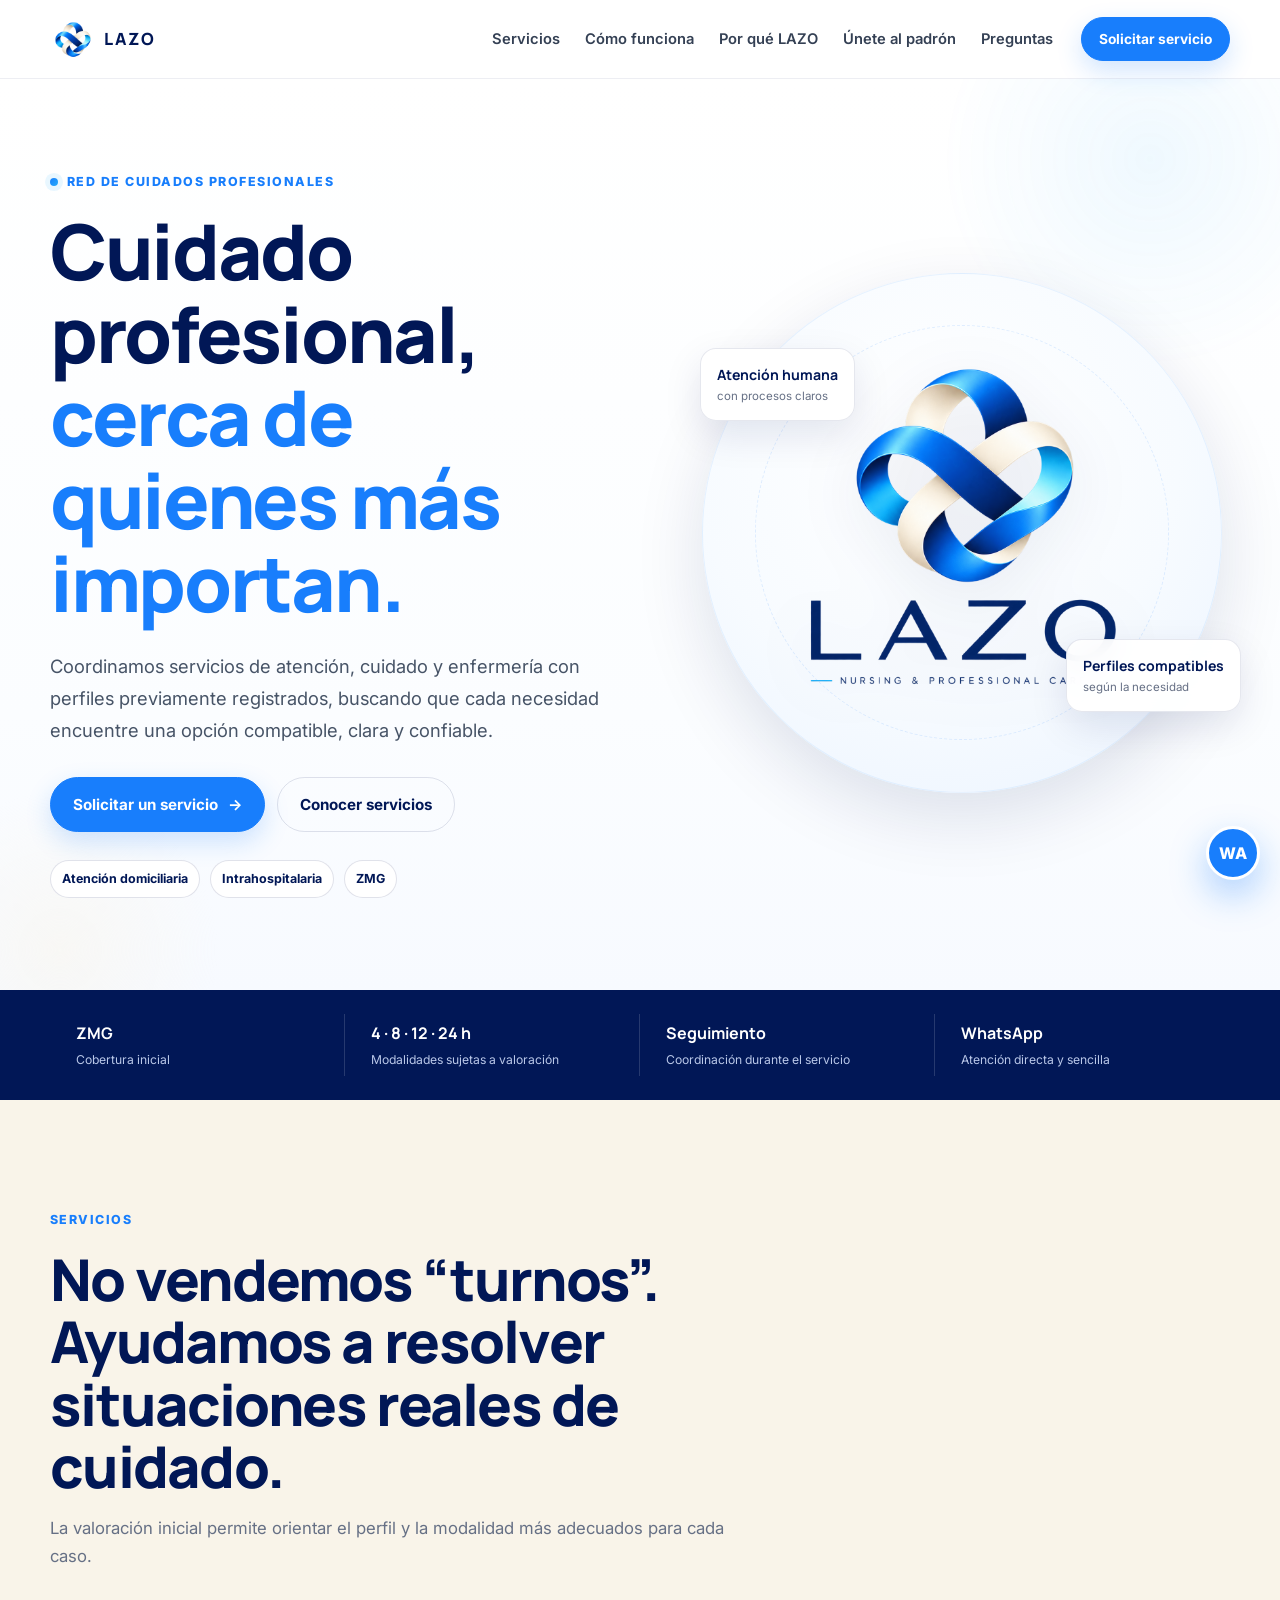
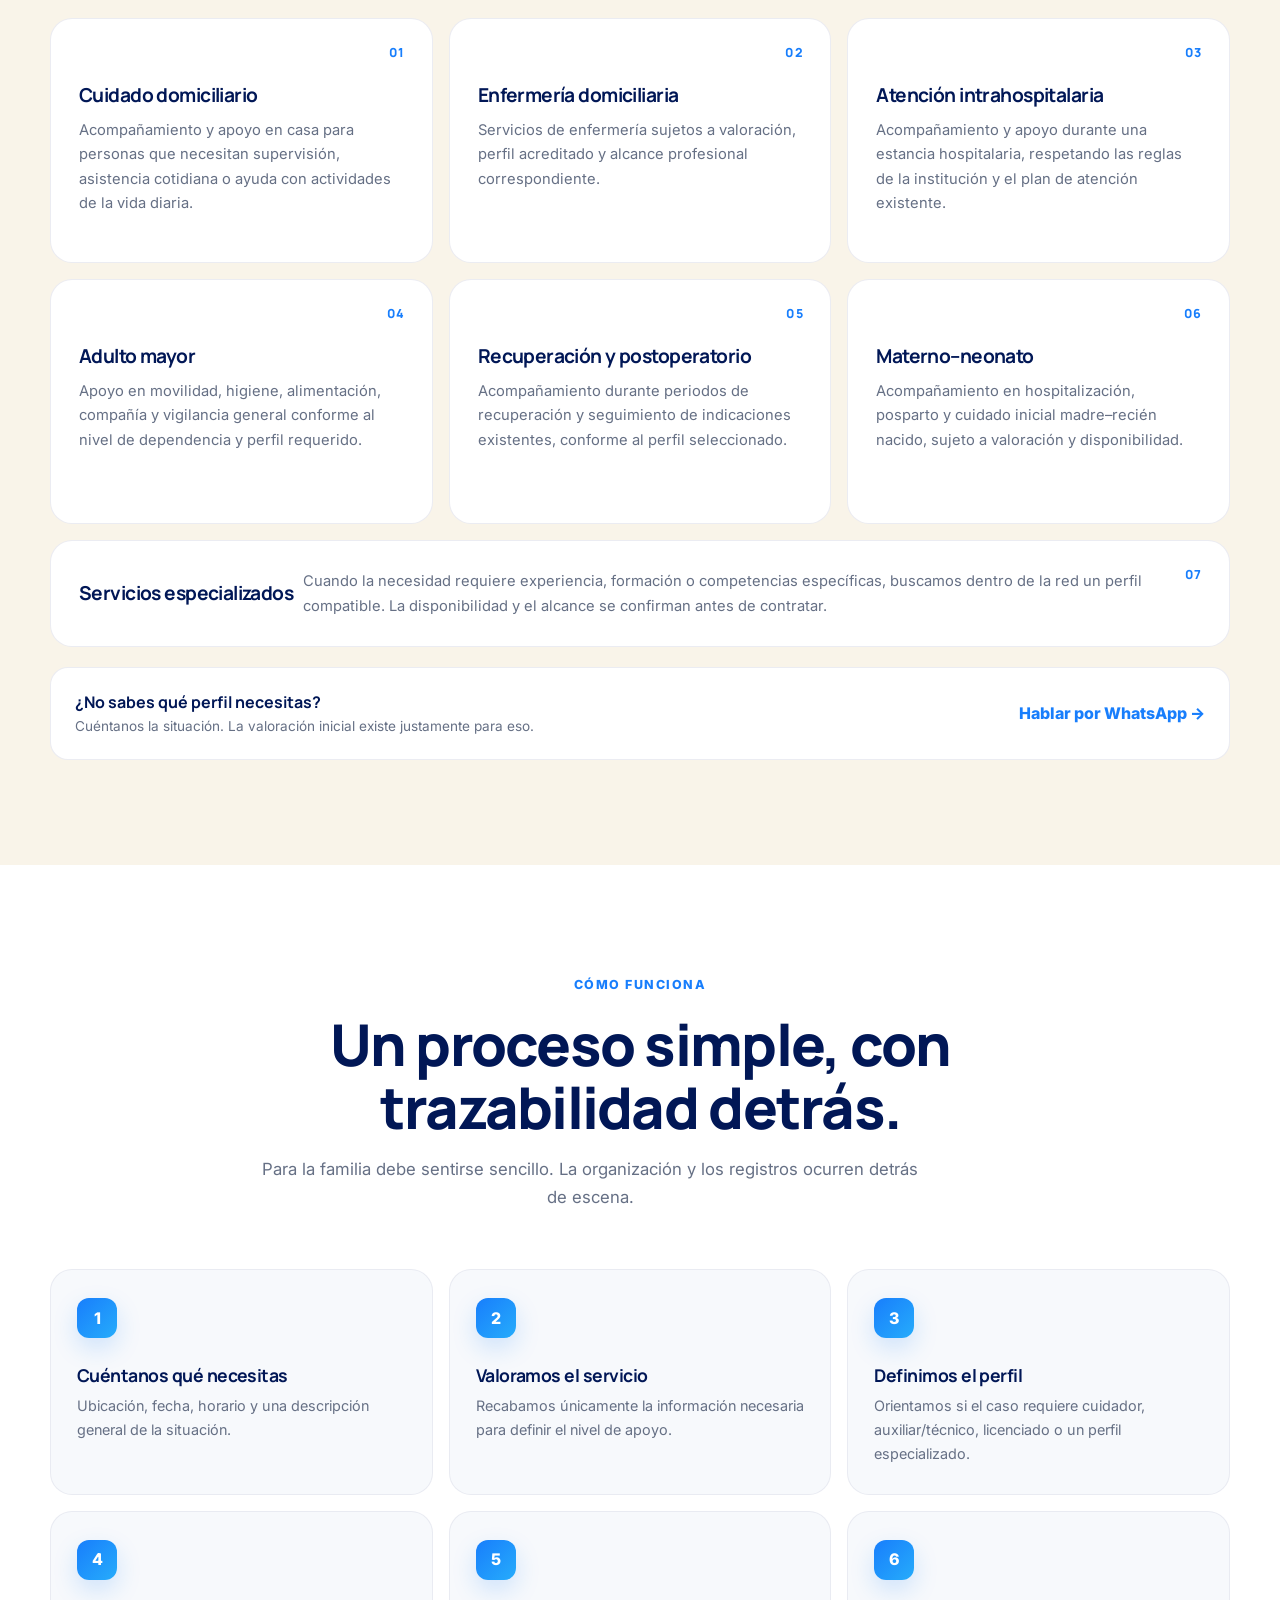
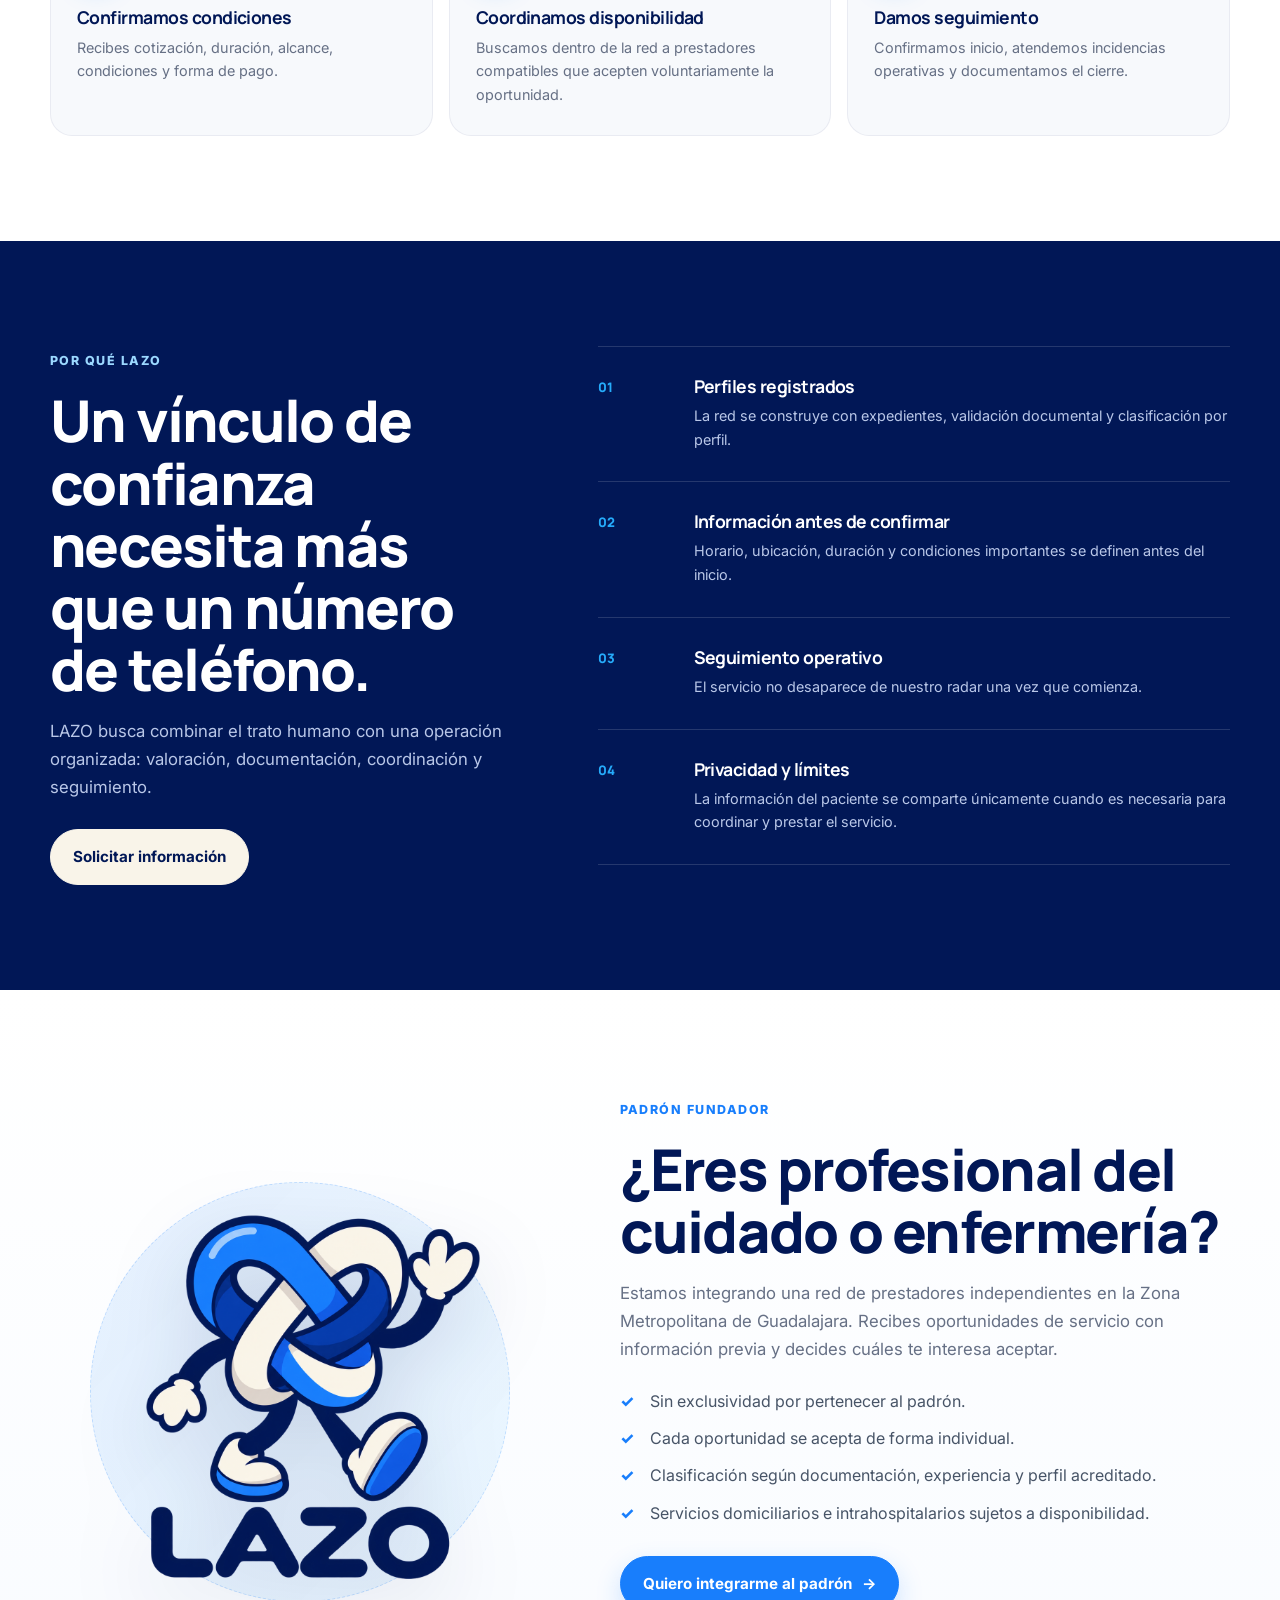
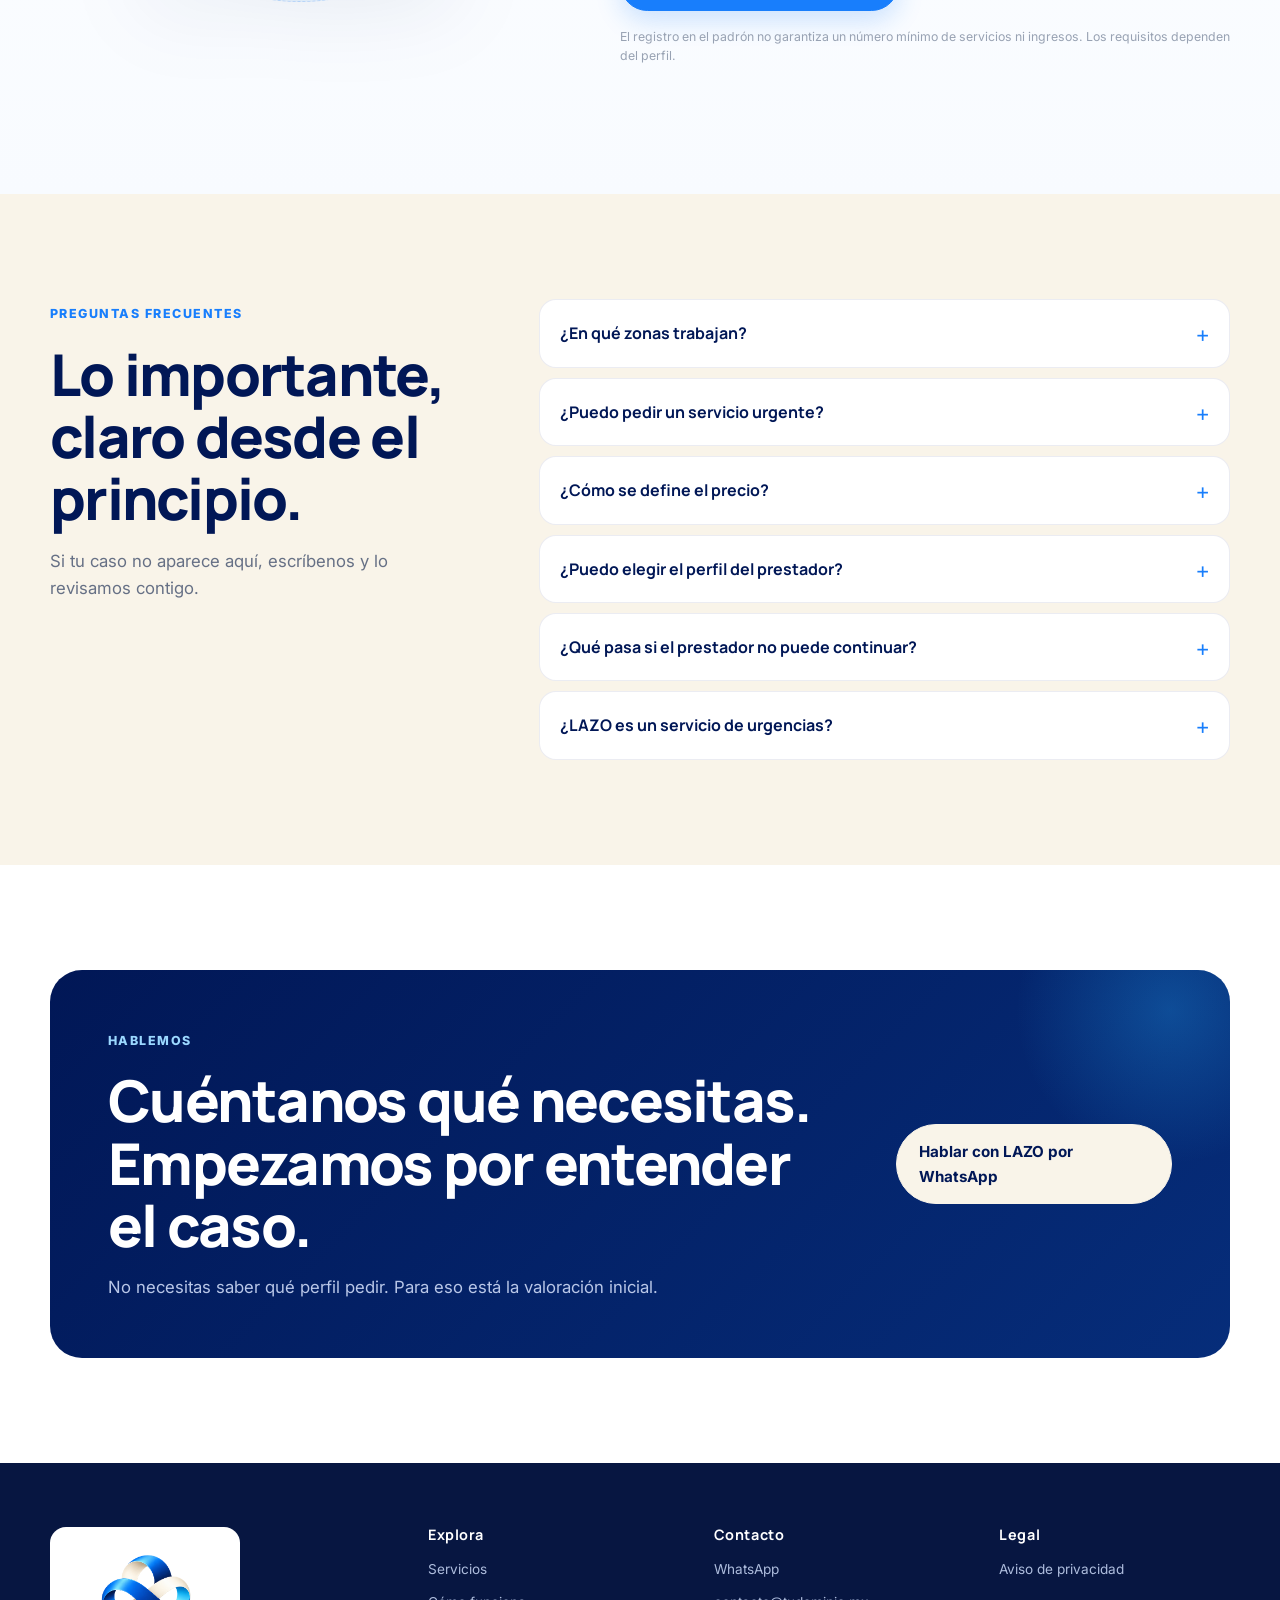
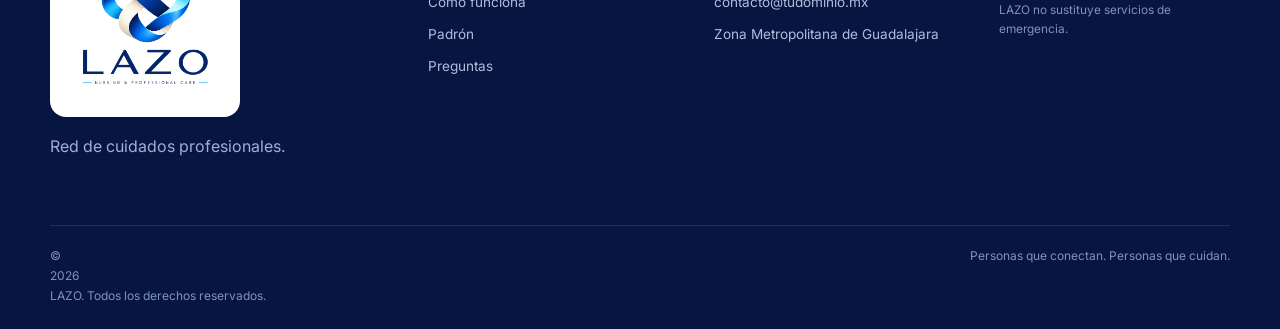
==== index.html @ 988d4199 "moviendo archivos a 'main' para lectura de web" ====
<!doctype html>
<html lang="es-MX">
<head>
  <meta charset="utf-8">
  <meta name="viewport" content="width=device-width, initial-scale=1">
  <title>LAZO | Red de cuidados profesionales en Guadalajara</title>
  <meta name="description" content="LAZO coordina servicios de cuidado y enfermería domiciliaria e intrahospitalaria en la Zona Metropolitana de Guadalajara. Solicita información por WhatsApp.">
  <meta name="theme-color" content="#011756">
  <meta property="og:title" content="LAZO | Red de cuidados profesionales">
  <meta property="og:description" content="Cuidado profesional, cerca de quienes más importan.">
  <meta property="og:type" content="website">
  <meta property="og:locale" content="es_MX">
  <meta property="og:image" content="assets/LAZO_ejecutiva_oficial.png">
  <link rel="icon" href="assets/favicon.png" type="image/png">
  <link rel="preconnect" href="https://fonts.googleapis.com">
  <link rel="preconnect" href="https://fonts.gstatic.com" crossorigin>
  <link href="https://fonts.googleapis.com/css2?family=Inter:wght@400;500;600;700&family=Manrope:wght@500;600;700;800&display=swap" rel="stylesheet">
  <link rel="stylesheet" href="styles.css">
  <script defer src="config.js"></script>
  <script defer src="app.js"></script>
  <script type="application/ld+json">
  {
    "@context": "https://schema.org",
    "@type": "Organization",
    "name": "LAZO",
    "description": "Red de cuidados profesionales en la Zona Metropolitana de Guadalajara.",
    "areaServed": "Zona Metropolitana de Guadalajara, Jalisco, México"
  }
  </script>
</head>
<body>
  <a class="skip-link" href="#contenido">Saltar al contenido</a>
  <header class="site-header" id="inicio">
    <div class="container nav-wrap">
      <a class="brand" href="#inicio" aria-label="LAZO, inicio">
        <img src="assets/favicon.png" alt="" width="48" height="48">
        <span>LAZO</span>
      </a>
      <button class="menu-toggle" aria-expanded="false" aria-controls="main-nav" aria-label="Abrir menú">
        <span></span><span></span><span></span>
      </button>
      <nav id="main-nav" class="main-nav" aria-label="Navegación principal">
        <a href="#servicios">Servicios</a>
        <a href="#como-funciona">Cómo funciona</a>
        <a href="#por-que-lazo">Por qué LAZO</a>
        <a href="#padron">Únete al padrón</a>
        <a href="#faq">Preguntas</a>
      </nav>
      <a class="button button-small whatsapp-link service-link nav-cta" href="#">Solicitar servicio</a>
    </div>
  </header>

  <main id="contenido">
    <section class="hero">
      <div class="hero-glow hero-glow-one"></div>
      <div class="hero-glow hero-glow-two"></div>
      <div class="container hero-grid">
        <div class="hero-copy reveal">
          <span class="eyebrow"><span class="dot"></span> Red de cuidados profesionales</span>
          <h1>Cuidado profesional, <span>cerca de quienes más importan.</span></h1>
          <p class="hero-lead">Coordinamos servicios de atención, cuidado y enfermería con perfiles previamente registrados, buscando que cada necesidad encuentre una opción compatible, clara y confiable.</p>
          <div class="hero-actions">
            <a class="button whatsapp-link service-link" href="#">Solicitar un servicio <span aria-hidden="true">→</span></a>
            <a class="button button-ghost" href="#servicios">Conocer servicios</a>
          </div>
          <div class="hero-meta" aria-label="Características principales">
            <span>Atención domiciliaria</span>
            <span>Intrahospitalaria</span>
            <span>ZMG</span>
          </div>
        </div>
        <div class="hero-visual reveal reveal-delay">
          <div class="logo-card">
            <img src="assets/LAZO_ejecutiva_oficial.png" alt="LAZO, red de cuidados profesionales">
          </div>
          <div class="floating-card card-one"><strong>Atención humana</strong><small>con procesos claros</small></div>
          <div class="floating-card card-two"><strong>Perfiles compatibles</strong><small>según la necesidad</small></div>
        </div>
      </div>
    </section>

    <section class="trust-strip" aria-label="Cobertura y enfoque">
      <div class="container trust-grid">
        <div><strong>ZMG</strong><span>Cobertura inicial</span></div>
        <div><strong>4 · 8 · 12 · 24 h</strong><span>Modalidades sujetas a valoración</span></div>
        <div><strong>Seguimiento</strong><span>Coordinación durante el servicio</span></div>
        <div><strong>WhatsApp</strong><span>Atención directa y sencilla</span></div>
      </div>
    </section>

    <section id="servicios" class="section section-light">
      <div class="container">
        <div class="section-head reveal">
          <span class="eyebrow">Servicios</span>
          <h2>No vendemos “turnos”. Ayudamos a resolver situaciones reales de cuidado.</h2>
          <p>La valoración inicial permite orientar el perfil y la modalidad más adecuados para cada caso.</p>
        </div>
        <div class="service-grid">
          <article class="service-card reveal"><span class="service-index">01</span><h3>Cuidado domiciliario</h3><p>Acompañamiento y apoyo en casa para personas que necesitan supervisión, asistencia cotidiana o ayuda con actividades de la vida diaria.</p></article>
          <article class="service-card reveal"><span class="service-index">02</span><h3>Enfermería domiciliaria</h3><p>Servicios de enfermería sujetos a valoración, perfil acreditado y alcance profesional correspondiente.</p></article>
          <article class="service-card reveal"><span class="service-index">03</span><h3>Atención intrahospitalaria</h3><p>Acompañamiento y apoyo durante una estancia hospitalaria, respetando las reglas de la institución y el plan de atención existente.</p></article>
          <article class="service-card reveal"><span class="service-index">04</span><h3>Adulto mayor</h3><p>Apoyo en movilidad, higiene, alimentación, compañía y vigilancia general conforme al nivel de dependencia y perfil requerido.</p></article>
          <article class="service-card reveal"><span class="service-index">05</span><h3>Recuperación y postoperatorio</h3><p>Acompañamiento durante periodos de recuperación y seguimiento de indicaciones existentes, conforme al perfil seleccionado.</p></article>
          <article class="service-card reveal"><span class="service-index">06</span><h3>Materno–neonato</h3><p>Acompañamiento en hospitalización, posparto y cuidado inicial madre–recién nacido, sujeto a valoración y disponibilidad.</p></article>
          <article class="service-card reveal service-card-wide"><span class="service-index">07</span><h3>Servicios especializados</h3><p>Cuando la necesidad requiere experiencia, formación o competencias específicas, buscamos dentro de la red un perfil compatible. La disponibilidad y el alcance se confirman antes de contratar.</p></article>
        </div>
        <div class="section-cta reveal">
          <div><strong>¿No sabes qué perfil necesitas?</strong><span>Cuéntanos la situación. La valoración inicial existe justamente para eso.</span></div>
          <a class="text-link whatsapp-link service-link" href="#">Hablar por WhatsApp →</a>
        </div>
      </div>
    </section>

    <section id="como-funciona" class="section process-section">
      <div class="container">
        <div class="section-head centered reveal">
          <span class="eyebrow">Cómo funciona</span>
          <h2>Un proceso simple, con trazabilidad detrás.</h2>
          <p>Para la familia debe sentirse sencillo. La organización y los registros ocurren detrás de escena.</p>
        </div>
        <ol class="process-grid">
          <li class="process-step reveal"><span>1</span><h3>Cuéntanos qué necesitas</h3><p>Ubicación, fecha, horario y una descripción general de la situación.</p></li>
          <li class="process-step reveal"><span>2</span><h3>Valoramos el servicio</h3><p>Recabamos únicamente la información necesaria para definir el nivel de apoyo.</p></li>
          <li class="process-step reveal"><span>3</span><h3>Definimos el perfil</h3><p>Orientamos si el caso requiere cuidador, auxiliar/técnico, licenciado o un perfil especializado.</p></li>
          <li class="process-step reveal"><span>4</span><h3>Confirmamos condiciones</h3><p>Recibes cotización, duración, alcance, condiciones y forma de pago.</p></li>
          <li class="process-step reveal"><span>5</span><h3>Coordinamos disponibilidad</h3><p>Buscamos dentro de la red a prestadores compatibles que acepten voluntariamente la oportunidad.</p></li>
          <li class="process-step reveal"><span>6</span><h3>Damos seguimiento</h3><p>Confirmamos inicio, atendemos incidencias operativas y documentamos el cierre.</p></li>
        </ol>
      </div>
    </section>

    <section id="por-que-lazo" class="section why-section">
      <div class="container why-grid">
        <div class="why-copy reveal">
          <span class="eyebrow light">Por qué LAZO</span>
          <h2>Un vínculo de confianza necesita más que un número de teléfono.</h2>
          <p>LAZO busca combinar el trato humano con una operación organizada: valoración, documentación, coordinación y seguimiento.</p>
          <a class="button button-cream whatsapp-link service-link" href="#">Solicitar información</a>
        </div>
        <div class="why-list">
          <article class="why-item reveal"><span>01</span><div><h3>Perfiles registrados</h3><p>La red se construye con expedientes, validación documental y clasificación por perfil.</p></div></article>
          <article class="why-item reveal"><span>02</span><div><h3>Información antes de confirmar</h3><p>Horario, ubicación, duración y condiciones importantes se definen antes del inicio.</p></div></article>
          <article class="why-item reveal"><span>03</span><div><h3>Seguimiento operativo</h3><p>El servicio no desaparece de nuestro radar una vez que comienza.</p></div></article>
          <article class="why-item reveal"><span>04</span><div><h3>Privacidad y límites</h3><p>La información del paciente se comparte únicamente cuando es necesaria para coordinar y prestar el servicio.</p></div></article>
        </div>
      </div>
    </section>

    <section id="padron" class="section provider-section">
      <div class="container provider-grid">
        <div class="provider-visual reveal">
          <div class="mascot-orbit"></div>
          <img src="assets/LAZO_informal.png" alt="Personaje informal de LAZO">
        </div>
        <div class="provider-copy reveal">
          <span class="eyebrow">Padrón fundador</span>
          <h2>¿Eres profesional del cuidado o enfermería?</h2>
          <p>Estamos integrando una red de prestadores independientes en la Zona Metropolitana de Guadalajara. Recibes oportunidades de servicio con información previa y decides cuáles te interesa aceptar.</p>
          <ul class="check-list">
            <li>Sin exclusividad por pertenecer al padrón.</li>
            <li>Cada oportunidad se acepta de forma individual.</li>
            <li>Clasificación según documentación, experiencia y perfil acreditado.</li>
            <li>Servicios domiciliarios e intrahospitalarios sujetos a disponibilidad.</li>
          </ul>
          <a class="button whatsapp-link provider-link" href="#">Quiero integrarme al padrón <span aria-hidden="true">→</span></a>
          <p class="fine-print">El registro en el padrón no garantiza un número mínimo de servicios ni ingresos. Los requisitos dependen del perfil.</p>
        </div>
      </div>
    </section>

    <section id="faq" class="section faq-section">
      <div class="container faq-grid">
        <div class="section-head reveal"><span class="eyebrow">Preguntas frecuentes</span><h2>Lo importante, claro desde el principio.</h2><p>Si tu caso no aparece aquí, escríbenos y lo revisamos contigo.</p></div>
        <div class="faq-list">
          <details class="reveal"><summary>¿En qué zonas trabajan?</summary><p>La cobertura inicial está enfocada en la Zona Metropolitana de Guadalajara y depende de disponibilidad, horario y perfil solicitado.</p></details>
          <details class="reveal"><summary>¿Puedo pedir un servicio urgente?</summary><p>Sí podemos revisar solicitudes con poca anticipación, pero la cobertura no se garantiza hasta contar con disponibilidad confirmada. LAZO no sustituye servicios de emergencia; ante una urgencia médica debe activarse el recurso correspondiente.</p></details>
          <details class="reveal"><summary>¿Cómo se define el precio?</summary><p>Depende de duración, perfil requerido, características del servicio y condiciones particulares. Enviamos una cotización antes de confirmar.</p></details>
          <details class="reveal"><summary>¿Puedo elegir el perfil del prestador?</summary><p>Tomamos en cuenta la solicitud del cliente, pero el perfil final debe ser compatible con las necesidades identificadas, la documentación y la disponibilidad real.</p></details>
          <details class="reveal"><summary>¿Qué pasa si el prestador no puede continuar?</summary><p>La coordinación revisa la situación y, cuando sea viable, busca una sustitución compatible sujeta a disponibilidad y condiciones del servicio.</p></details>
          <details class="reveal"><summary>¿LAZO es un servicio de urgencias?</summary><p>No. Nuestro servicio se enfoca en la coordinación de cuidados y enfermería programada o solicitada con disponibilidad. Las emergencias deben atenderse mediante los servicios correspondientes.</p></details>
        </div>
      </div>
    </section>

    <section class="section final-cta">
      <div class="container final-card reveal">
        <div><span class="eyebrow light">Hablemos</span><h2>Cuéntanos qué necesitas. Empezamos por entender el caso.</h2><p>No necesitas saber qué perfil pedir. Para eso está la valoración inicial.</p></div>
        <a class="button button-cream whatsapp-link service-link" href="#">Hablar con LAZO por WhatsApp</a>
      </div>
    </section>
  </main>

  <footer class="site-footer">
    <div class="container footer-grid">
      <div class="footer-brand">
        <img src="assets/LAZO_ejecutiva_oficial.png" alt="LAZO">
        <p>Red de cuidados profesionales.</p>
      </div>
      <div><h3>Explora</h3><a href="#servicios">Servicios</a><a href="#como-funciona">Cómo funciona</a><a href="#padron">Padrón</a><a href="#faq">Preguntas</a></div>
      <div><h3>Contacto</h3><a class="whatsapp-link service-link" href="#">WhatsApp</a><a id="email-link" href="mailto:contacto@tudominio.mx">contacto@tudominio.mx</a><span id="city-label">Zona Metropolitana de Guadalajara</span></div>
      <div><h3>Legal</h3><a href="aviso-privacidad.html">Aviso de privacidad</a><p class="footer-note">LAZO no sustituye servicios de emergencia.</p></div>
    </div>
    <div class="container footer-bottom"><span>© <span id="year"></span> LAZO. Todos los derechos reservados.</span><span>Personas que conectan. Personas que cuidan.</span></div>
  </footer>

  <a class="floating-whatsapp whatsapp-link service-link" href="#" aria-label="Solicitar un servicio por WhatsApp">WA</a>
</body>
</html>
---- styles.css ----
:root {
  --navy:#011756;
  --navy-2:#0839A3;
  --blue:#187EFC;
  --cyan:#26ACFB;
  --cream:#F9F4E9;
  --stone:#DCD3CC;
  --ink:#101828;
  --muted:#667085;
  --surface:#F7F9FC;
  --white:#FFFFFF;
  --line:rgba(1,23,86,.12);
  --shadow:0 24px 70px rgba(1,23,86,.12);
  --radius:28px;
  --font-display:"Manrope",system-ui,-apple-system,"Segoe UI",sans-serif;
  --font-body:"Inter",system-ui,-apple-system,"Segoe UI",sans-serif;
}
*{box-sizing:border-box}
html{scroll-behavior:smooth}
body{margin:0;background:var(--white);color:var(--ink);font-family:var(--font-body);font-size:16px;line-height:1.65;-webkit-font-smoothing:antialiased}
img{max-width:100%;display:block}
a{color:inherit;text-decoration:none}
button,a{ -webkit-tap-highlight-color:transparent }
.container{width:min(1180px,calc(100% - 40px));margin-inline:auto}
.skip-link{position:absolute;left:-9999px;top:10px;background:var(--navy);color:white;padding:10px 14px;border-radius:10px;z-index:999}.skip-link:focus{left:10px}
.site-header{position:sticky;top:0;z-index:100;background:rgba(255,255,255,.88);border-bottom:1px solid rgba(1,23,86,.07);backdrop-filter:blur(18px)}
.nav-wrap{height:78px;display:flex;align-items:center;gap:28px}.brand{display:flex;align-items:center;gap:10px;font-family:var(--font-display);font-weight:800;letter-spacing:.12em;color:var(--navy);font-size:1.05rem}.brand img{width:44px;height:44px;object-fit:cover;border-radius:12px}.main-nav{display:flex;align-items:center;gap:25px;margin-left:auto}.main-nav a{font-size:.92rem;font-weight:600;color:#344054;transition:.2s}.main-nav a:hover{color:var(--blue)}
.button{display:inline-flex;align-items:center;justify-content:center;gap:10px;background:var(--blue);color:white;border:1px solid var(--blue);border-radius:999px;padding:14px 22px;font-weight:700;font-size:.95rem;box-shadow:0 10px 26px rgba(24,126,252,.20);transition:transform .2s ease,box-shadow .2s ease,background .2s ease}.button:hover{transform:translateY(-2px);box-shadow:0 16px 34px rgba(24,126,252,.28)}.button-small{padding:10px 17px;font-size:.86rem}.button-ghost{background:transparent;color:var(--navy);border-color:var(--line);box-shadow:none}.button-ghost:hover{background:var(--surface);box-shadow:none}.button-cream{background:var(--cream);color:var(--navy);border-color:var(--cream);box-shadow:none}.button-cream:hover{background:white}.menu-toggle{display:none;background:none;border:0;width:40px;height:40px;padding:8px}.menu-toggle span{display:block;height:2px;background:var(--navy);margin:5px 0;border-radius:5px}
.hero{position:relative;overflow:hidden;padding:88px 0 92px;background:linear-gradient(180deg,#fff 0%,#fbfdff 70%,#f7faff 100%)}.hero-grid{display:grid;grid-template-columns:1.04fr .96fr;gap:64px;align-items:center}.hero-copy{position:relative;z-index:2}.eyebrow{display:inline-flex;align-items:center;gap:9px;color:var(--blue);font-size:.78rem;font-weight:800;letter-spacing:.12em;text-transform:uppercase;margin-bottom:18px}.eyebrow.light{color:#9bd8ff}.dot{width:8px;height:8px;border-radius:50%;background:linear-gradient(135deg,var(--blue),var(--cyan));box-shadow:0 0 0 5px rgba(38,172,251,.10)}h1,h2,h3{font-family:var(--font-display);line-height:1.08;margin:0;color:var(--navy);letter-spacing:-.03em}h1{font-size:clamp(3.1rem,6vw,5.5rem);font-weight:800;max-width:780px}h1 span{color:var(--blue)}.hero-lead{font-size:1.15rem;line-height:1.75;color:#475467;max-width:650px;margin:25px 0 30px}.hero-actions{display:flex;gap:12px;flex-wrap:wrap}.hero-meta{display:flex;gap:10px;flex-wrap:wrap;margin-top:28px}.hero-meta span{font-size:.78rem;font-weight:700;color:var(--navy);background:white;border:1px solid var(--line);padding:8px 11px;border-radius:999px}.hero-visual{position:relative;min-height:560px;display:grid;place-items:center}.logo-card{position:relative;width:min(520px,100%);aspect-ratio:1/1;border-radius:50%;background:radial-gradient(circle at 45% 35%,#fff 0%,#f7fbff 55%,#eaf3ff 100%);display:grid;place-items:center;box-shadow:var(--shadow);border:1px solid rgba(24,126,252,.08)}.logo-card:before{content:"";position:absolute;inset:10%;border-radius:50%;border:1px dashed rgba(24,126,252,.12)}.logo-card img{width:82%;filter:drop-shadow(0 16px 30px rgba(1,23,86,.08));position:relative}.floating-card{position:absolute;background:rgba(255,255,255,.94);border:1px solid rgba(1,23,86,.10);box-shadow:0 14px 38px rgba(1,23,86,.10);padding:14px 16px;border-radius:16px;color:var(--navy);backdrop-filter:blur(12px)}.floating-card strong{display:block;font-family:var(--font-display);font-size:.88rem}.floating-card small{display:block;color:var(--muted);font-size:.72rem;margin-top:1px}.card-one{left:1%;top:17%}.card-two{right:-2%;bottom:18%}.hero-glow{position:absolute;border-radius:50%;filter:blur(1px);opacity:.5}.hero-glow-one{width:440px;height:440px;background:radial-gradient(circle,rgba(38,172,251,.14),transparent 68%);right:-90px;top:-140px}.hero-glow-two{width:320px;height:320px;background:radial-gradient(circle,rgba(249,244,233,.9),transparent 70%);left:-100px;bottom:-120px}
.trust-strip{background:var(--navy);color:white}.trust-grid{display:grid;grid-template-columns:repeat(4,1fr);padding:24px 0}.trust-grid div{padding:6px 26px;border-right:1px solid rgba(255,255,255,.15)}.trust-grid div:last-child{border-right:0}.trust-grid strong{display:block;font-family:var(--font-display);font-size:1rem}.trust-grid span{display:block;font-size:.76rem;color:#b9c7e8;margin-top:3px}
.section{padding:105px 0}.section-light{background:var(--cream)}.section-head{max-width:780px;margin-bottom:48px}.section-head.centered{text-align:center;margin:0 auto 58px}.section-head h2,.why-copy h2,.provider-copy h2,.final-card h2{font-size:clamp(2.25rem,4.5vw,3.9rem);font-weight:800}.section-head p,.why-copy>p,.provider-copy>p,.final-card p{font-size:1.05rem;color:#667085;margin:18px 0 0;max-width:680px}.service-grid{display:grid;grid-template-columns:repeat(3,1fr);gap:16px}.service-card{position:relative;background:white;border:1px solid rgba(1,23,86,.08);border-radius:22px;padding:28px;min-height:245px;transition:transform .22s ease,border-color .22s ease,box-shadow .22s ease}.service-card:hover{transform:translateY(-4px);border-color:rgba(24,126,252,.25);box-shadow:0 16px 40px rgba(1,23,86,.07)}.service-card h3{font-size:1.2rem;margin:38px 0 12px}.service-card p{color:#667085;font-size:.92rem;line-height:1.65;margin:0}.service-index{position:absolute;top:24px;right:26px;color:var(--blue);font-family:var(--font-display);font-weight:800;font-size:.78rem;letter-spacing:.12em}.service-card-wide{grid-column:span 3;min-height:auto;display:grid;grid-template-columns:.4fr 1.6fr;align-items:center}.service-card-wide h3{margin:0}.section-cta{margin-top:20px;background:white;border:1px solid rgba(1,23,86,.08);border-radius:18px;padding:21px 24px;display:flex;justify-content:space-between;gap:24px;align-items:center}.section-cta strong{font-family:var(--font-display);color:var(--navy);display:block}.section-cta span{display:block;color:var(--muted);font-size:.85rem}.text-link{font-weight:800;color:var(--blue);white-space:nowrap}
.process-section{background:#fff}.process-grid{list-style:none;margin:0;padding:0;display:grid;grid-template-columns:repeat(3,1fr);gap:16px}.process-step{position:relative;padding:28px 26px;border-radius:22px;background:var(--surface);border:1px solid rgba(1,23,86,.06)}.process-step>span{display:grid;place-items:center;width:40px;height:40px;border-radius:12px;background:linear-gradient(135deg,var(--blue),var(--cyan));color:white;font-weight:800;margin-bottom:28px;box-shadow:0 10px 25px rgba(24,126,252,.18)}.process-step h3{font-size:1.1rem;margin-bottom:9px}.process-step p{font-size:.9rem;color:var(--muted);margin:0}
.why-section{background:var(--navy);color:white;overflow:hidden}.why-grid{display:grid;grid-template-columns:.85fr 1.15fr;gap:80px;align-items:start}.why-copy{position:sticky;top:125px}.why-copy h2{color:white}.why-copy>p{color:#b9c7e8;margin-bottom:28px}.why-list{border-top:1px solid rgba(255,255,255,.14)}.why-item{display:grid;grid-template-columns:72px 1fr;gap:24px;padding:30px 0;border-bottom:1px solid rgba(255,255,255,.14)}.why-item>span{color:var(--cyan);font-family:var(--font-display);font-weight:800;font-size:.82rem}.why-item h3{color:white;font-size:1.1rem;margin-bottom:8px}.why-item p{color:#b9c7e8;margin:0;font-size:.9rem}
.provider-section{background:linear-gradient(180deg,#fff,#f8fbff)}.provider-grid{display:grid;grid-template-columns:.9fr 1.1fr;gap:70px;align-items:center}.provider-visual{position:relative;min-height:520px;display:grid;place-items:center}.provider-visual img{position:relative;width:min(440px,88%);filter:drop-shadow(0 28px 40px rgba(1,23,86,.13));z-index:2}.mascot-orbit{position:absolute;width:420px;height:420px;max-width:90%;max-height:90%;border-radius:50%;background:linear-gradient(135deg,rgba(24,126,252,.10),rgba(38,172,251,.08));border:1px dashed rgba(24,126,252,.2)}.provider-copy>p{margin-bottom:24px}.check-list{list-style:none;margin:0 0 30px;padding:0;display:grid;gap:11px}.check-list li{position:relative;padding-left:30px;color:#475467}.check-list li:before{content:"✓";position:absolute;left:0;top:0;color:var(--blue);font-weight:800}.fine-print{font-size:.77rem!important;line-height:1.55!important;color:#98A2B3!important;margin-top:16px!important;max-width:650px!important}
.faq-section{background:var(--cream)}.faq-grid{display:grid;grid-template-columns:.75fr 1.25fr;gap:75px;align-items:start}.faq-list{display:grid;gap:10px}.faq-list details{background:white;border:1px solid rgba(1,23,86,.08);border-radius:17px;padding:0 20px}.faq-list summary{list-style:none;cursor:pointer;font-family:var(--font-display);font-weight:700;color:var(--navy);padding:20px 32px 20px 0;position:relative}.faq-list summary::-webkit-details-marker{display:none}.faq-list summary:after{content:"+";position:absolute;right:0;top:16px;font-size:1.45rem;color:var(--blue);font-weight:500}.faq-list details[open] summary:after{content:"–"}.faq-list details p{margin:-2px 0 20px;color:var(--muted);font-size:.91rem;line-height:1.7}
.final-cta{background:white}.final-card{position:relative;overflow:hidden;border-radius:32px;background:linear-gradient(135deg,var(--navy),#062d7a);padding:56px 58px;color:white;display:flex;align-items:center;justify-content:space-between;gap:50px}.final-card:after{content:"";position:absolute;width:320px;height:320px;border-radius:50%;background:radial-gradient(circle,rgba(38,172,251,.28),transparent 68%);right:-100px;top:-120px}.final-card>div,.final-card>a{position:relative;z-index:2}.final-card h2{color:white;max-width:760px}.final-card p{color:#b9c7e8}
.site-footer{background:#071641;color:#d6def2;padding:64px 0 24px}.footer-grid{display:grid;grid-template-columns:1.4fr repeat(3,1fr);gap:55px}.footer-brand img{width:190px;background:white;border-radius:16px;padding:8px}.footer-brand p{color:#9fb0d6}.site-footer h3{color:white;font-size:.9rem;margin:0 0 16px;letter-spacing:.04em}.site-footer a,.site-footer span{display:block;color:#aebddd;font-size:.85rem;margin-bottom:10px}.site-footer a:hover{color:white}.footer-note{font-size:.74rem;color:#7f91bd;margin-top:20px}.footer-bottom{border-top:1px solid rgba(255,255,255,.12);margin-top:50px;padding-top:20px;display:flex;justify-content:space-between;gap:20px}.footer-bottom span{font-size:.75rem;color:#7f91bd;margin:0}.floating-whatsapp{position:fixed;right:20px;bottom:20px;z-index:80;width:54px;height:54px;border-radius:50%;display:grid;place-items:center;background:var(--blue);color:white;font-weight:800;box-shadow:0 15px 36px rgba(24,126,252,.35);border:3px solid white}
.reveal{opacity:0;transform:translateY(18px);transition:opacity .6s ease,transform .6s ease}.reveal.visible{opacity:1;transform:none}.reveal-delay{transition-delay:.12s}
.privacy-body{background:var(--surface)}.legal-shell{max-width:900px;margin:60px auto;background:white;border:1px solid var(--line);border-radius:24px;padding:50px;box-shadow:var(--shadow)}.legal-shell h1{font-size:2.6rem}.legal-shell h2{font-size:1.3rem;margin:34px 0 10px}.legal-shell p,.legal-shell li{color:#475467}.draft-banner{background:#fff3cd;color:#7a5200;border:1px solid #ffe69c;border-radius:14px;padding:14px 16px;margin:20px 0 30px;font-weight:700}.back-link{display:inline-block;color:var(--blue);font-weight:700;margin-bottom:25px}
@media (max-width:980px){.main-nav{display:none;position:absolute;top:78px;left:20px;right:20px;background:white;border:1px solid var(--line);border-radius:18px;padding:16px;box-shadow:var(--shadow);flex-direction:column;align-items:stretch}.main-nav.open{display:flex}.menu-toggle{display:block;margin-left:auto}.nav-cta{display:none}.hero{padding-top:55px}.hero-grid,.why-grid,.provider-grid,.faq-grid{grid-template-columns:1fr}.hero-visual{min-height:480px}.why-copy{position:static}.service-grid{grid-template-columns:repeat(2,1fr)}.service-card-wide{grid-column:span 2;display:block}.service-card-wide h3{margin:38px 0 12px}.process-grid{grid-template-columns:repeat(2,1fr)}.trust-grid{grid-template-columns:repeat(2,1fr)}.trust-grid div:nth-child(2){border-right:0}.trust-grid div:nth-child(-n+2){border-bottom:1px solid rgba(255,255,255,.12)}.final-card{display:block}.final-card .button{margin-top:26px}.footer-grid{grid-template-columns:repeat(2,1fr)}}
@media (max-width:640px){.container{width:min(100% - 28px,1180px)}.nav-wrap{height:68px}.main-nav{top:68px}.hero{padding:42px 0 60px}.hero-grid{gap:30px}h1{font-size:clamp(2.55rem,13vw,4rem)}.hero-lead{font-size:1rem}.hero-actions{display:grid}.hero-actions .button{width:100%}.hero-visual{min-height:370px}.floating-card{display:none}.logo-card{width:340px;max-width:94%}.trust-grid{grid-template-columns:1fr 1fr}.trust-grid div{padding:14px 12px}.section{padding:75px 0}.section-head h2,.why-copy h2,.provider-copy h2,.final-card h2{font-size:2.25rem}.service-grid,.process-grid{grid-template-columns:1fr}.service-card-wide{grid-column:auto}.section-cta{align-items:flex-start;flex-direction:column}.provider-visual{min-height:390px}.faq-grid{gap:32px}.final-card{padding:36px 26px;border-radius:24px}.footer-grid{grid-template-columns:1fr 1fr;gap:34px}.footer-brand{grid-column:span 2}.footer-bottom{display:block}.legal-shell{margin:25px 14px;padding:28px 22px}.legal-shell h1{font-size:2.1rem}}
@media (prefers-reduced-motion:reduce){html{scroll-behavior:auto}.reveal{opacity:1;transform:none;transition:none}.button{transition:none}}
@media print{
  .reveal{opacity:1!important;transform:none!important}
  .site-header{position:static!important}
  .floating-whatsapp,.menu-toggle{display:none!important}
  .hero{padding-top:40px}
}
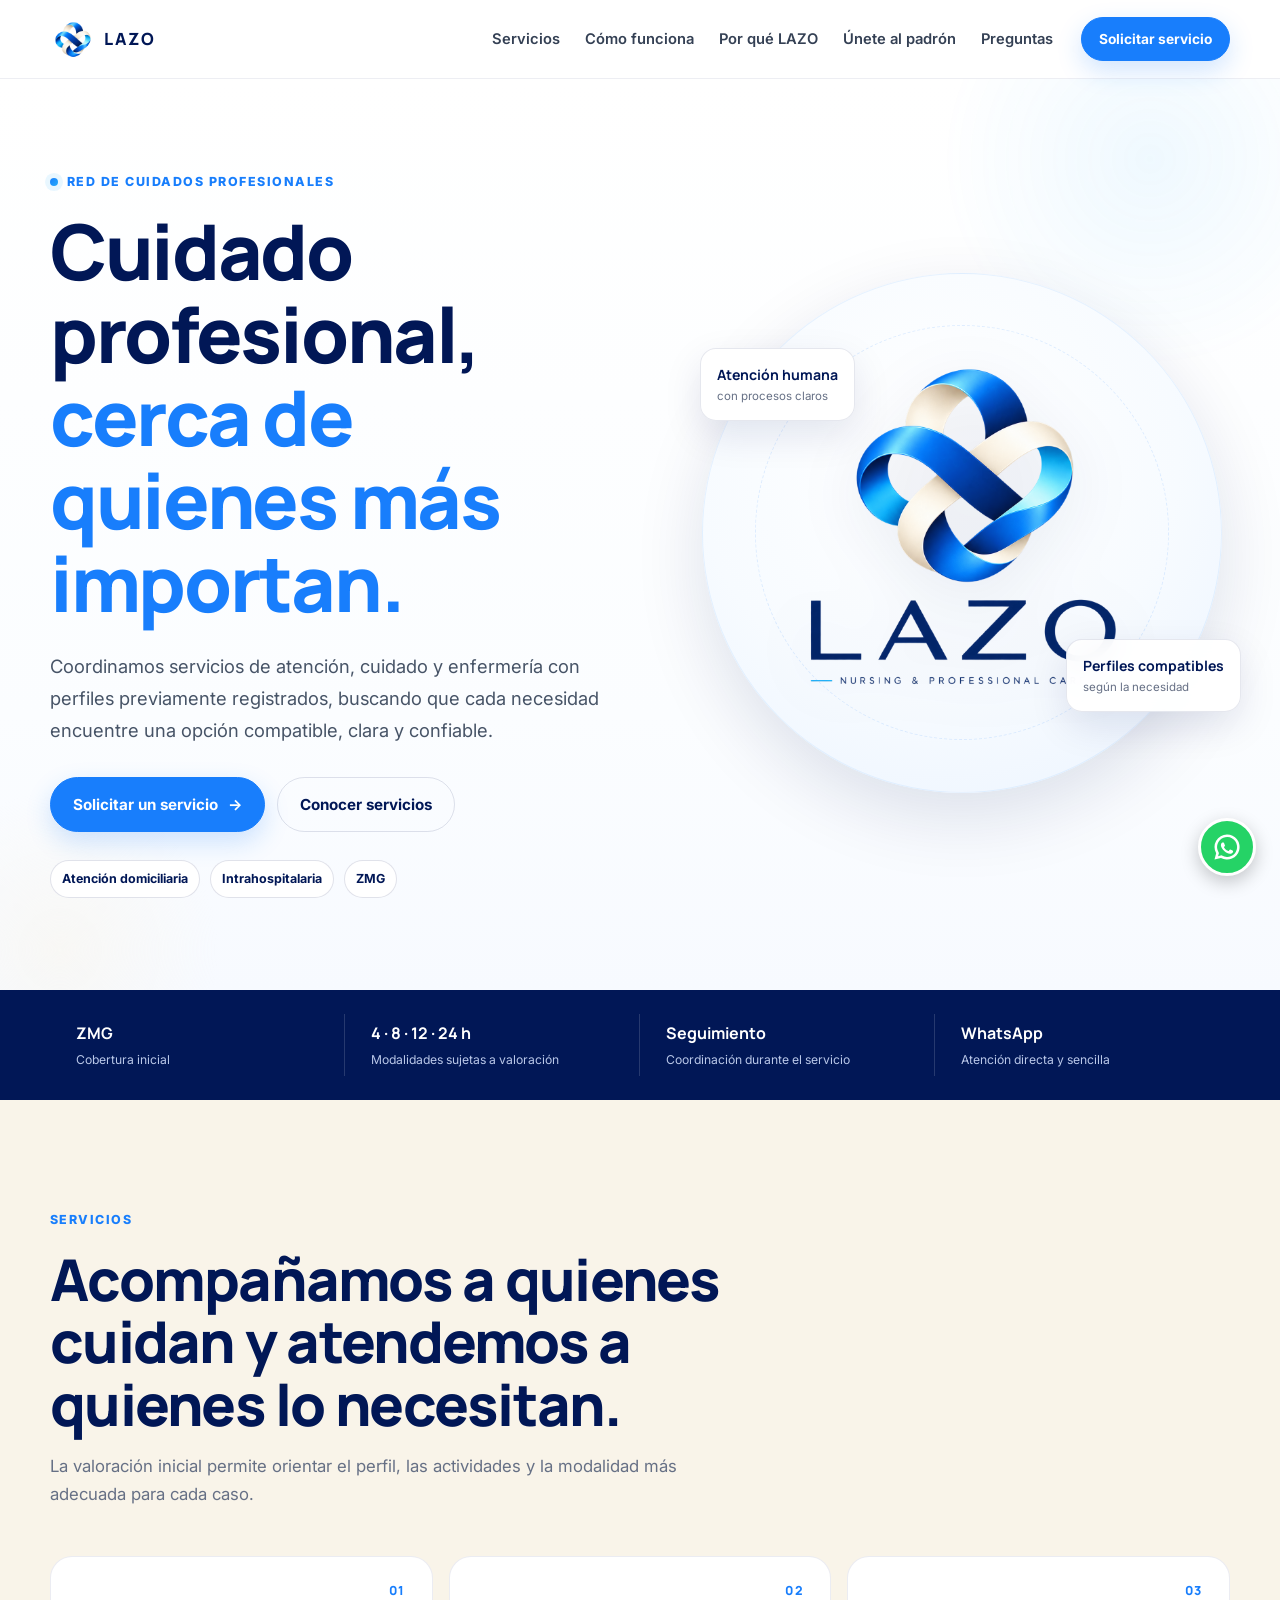
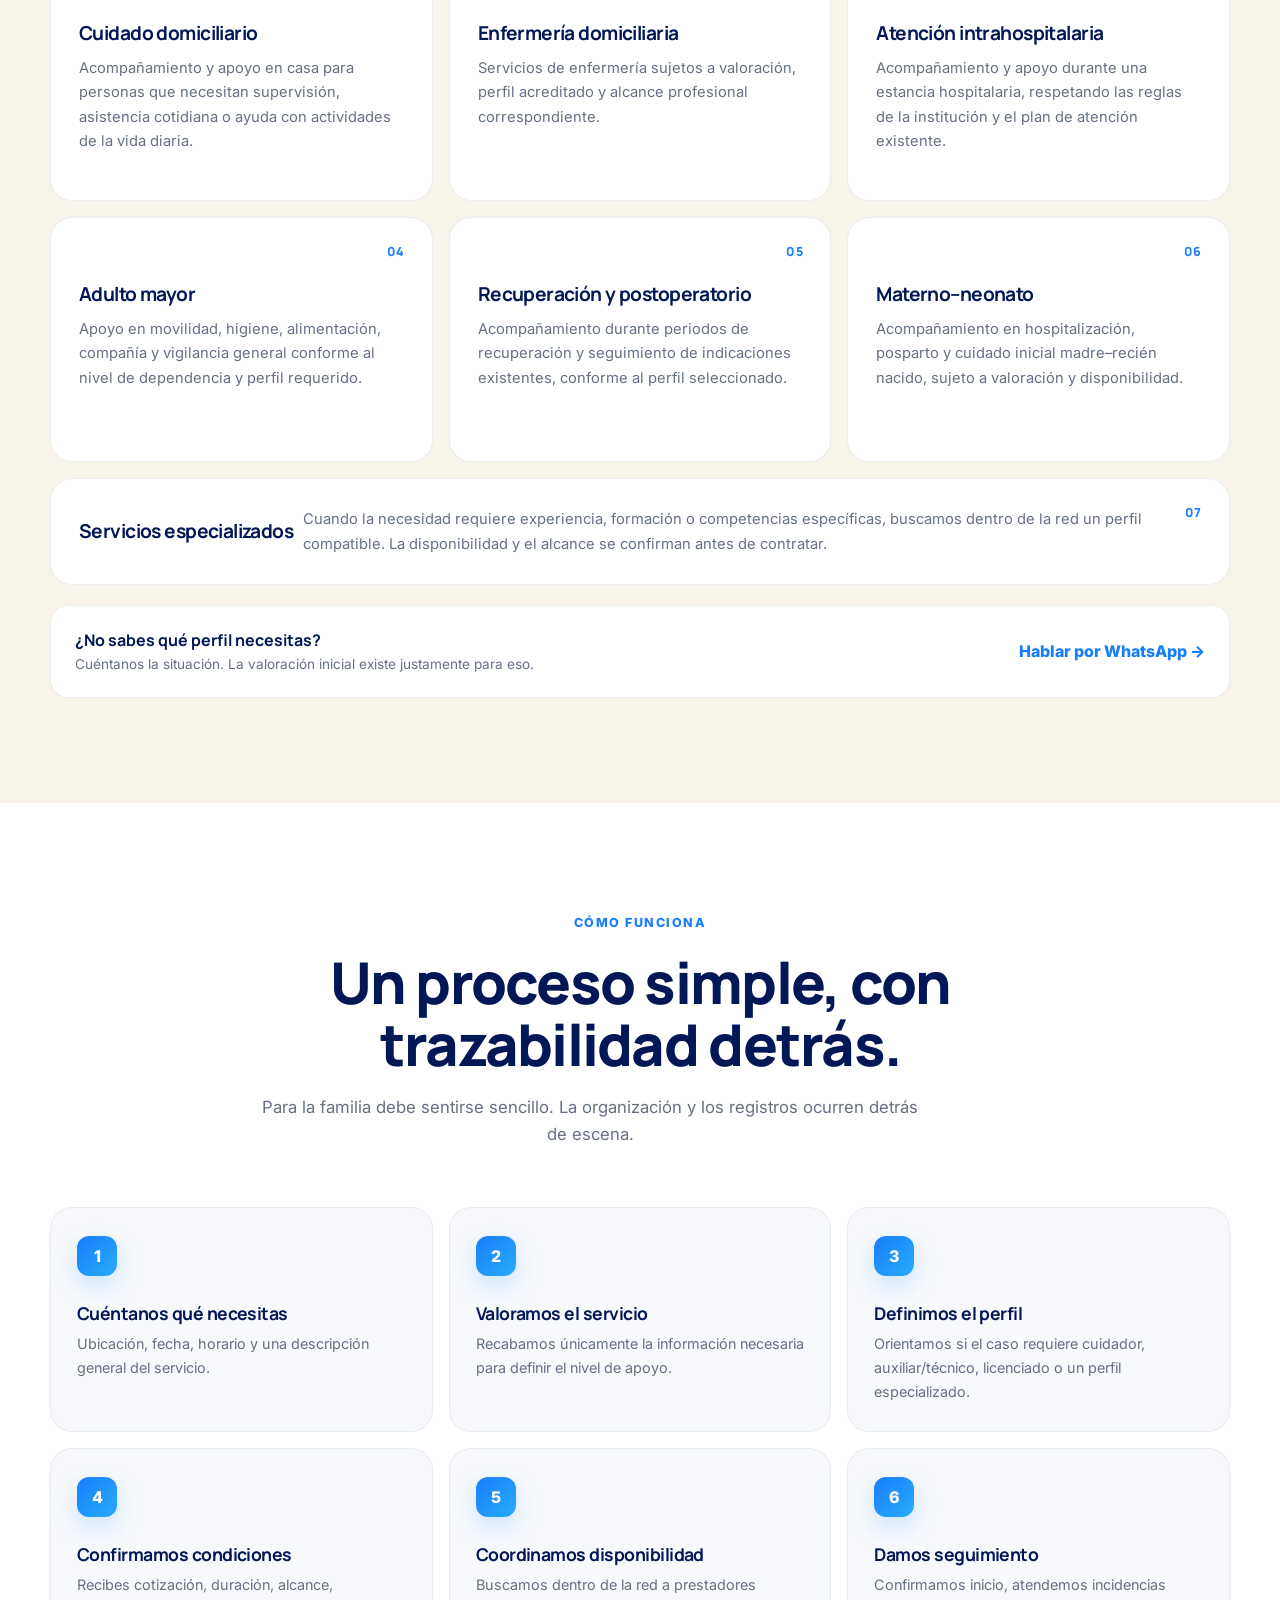
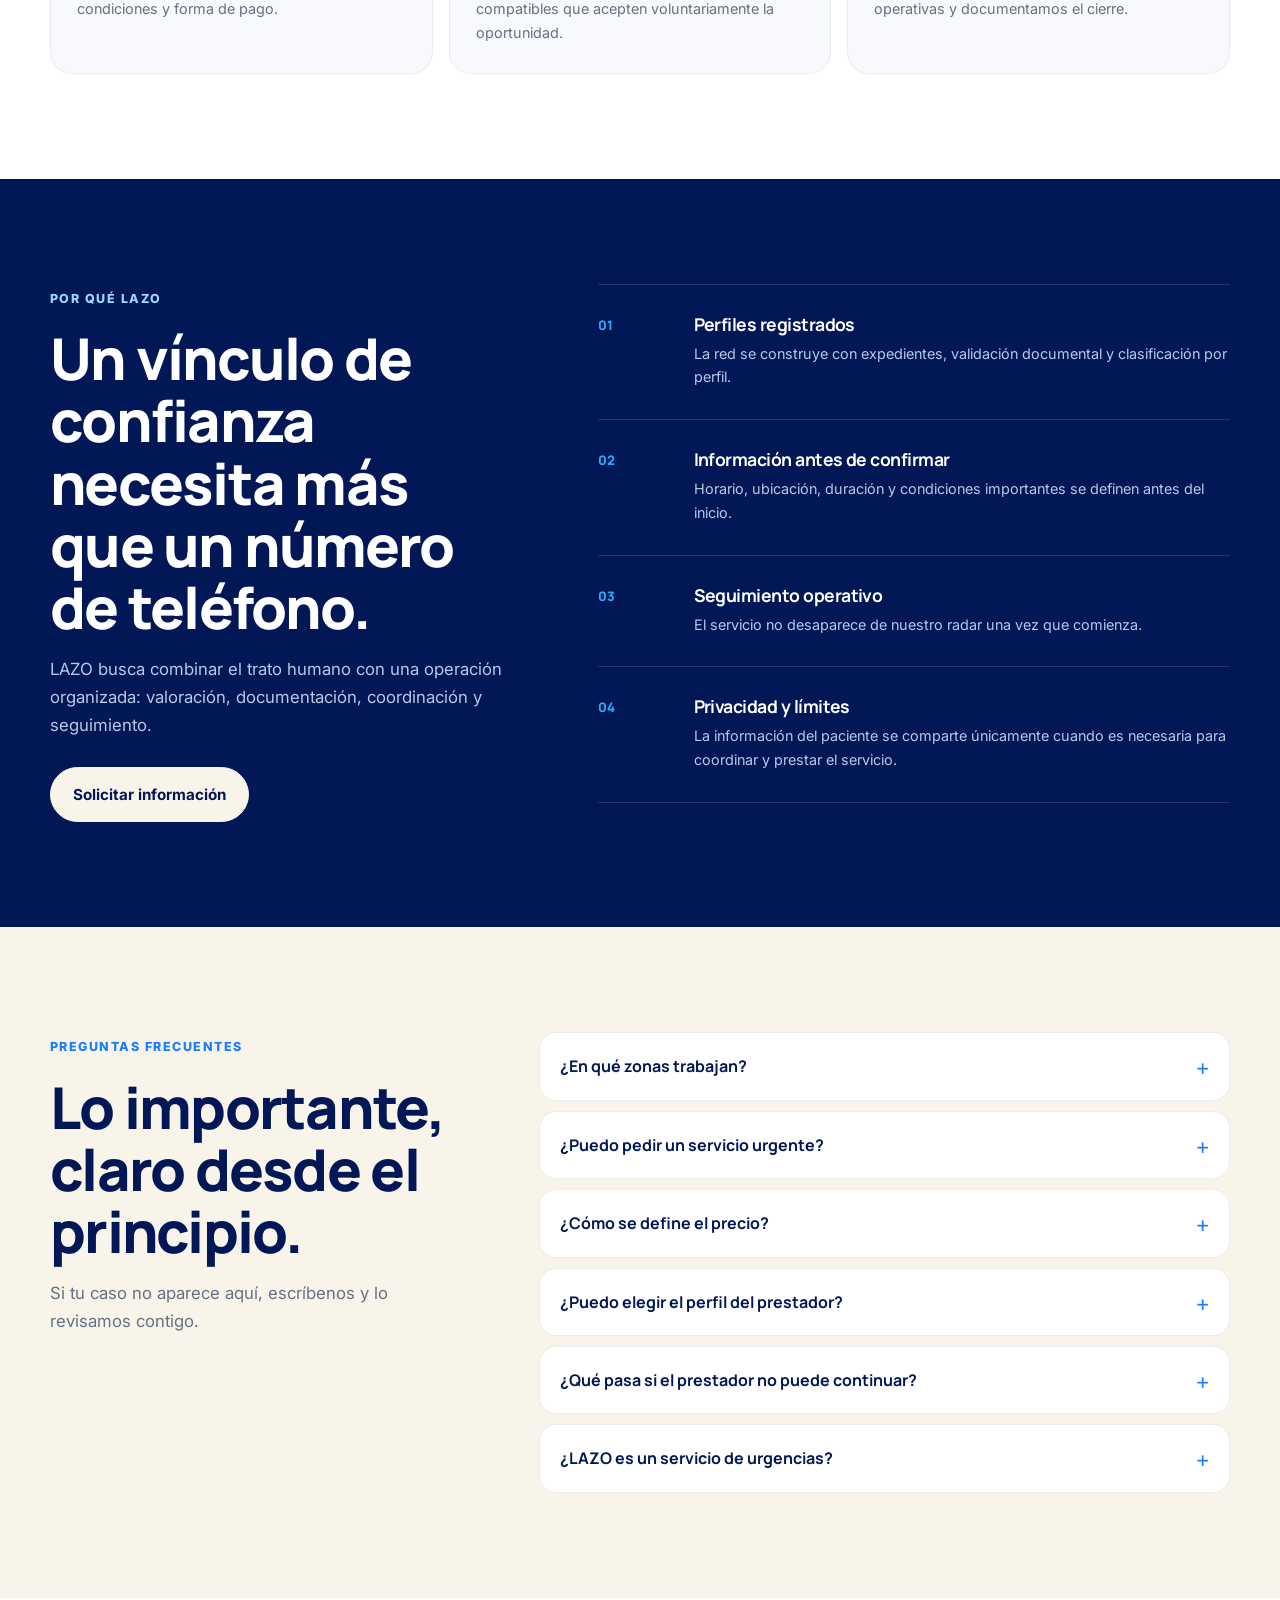
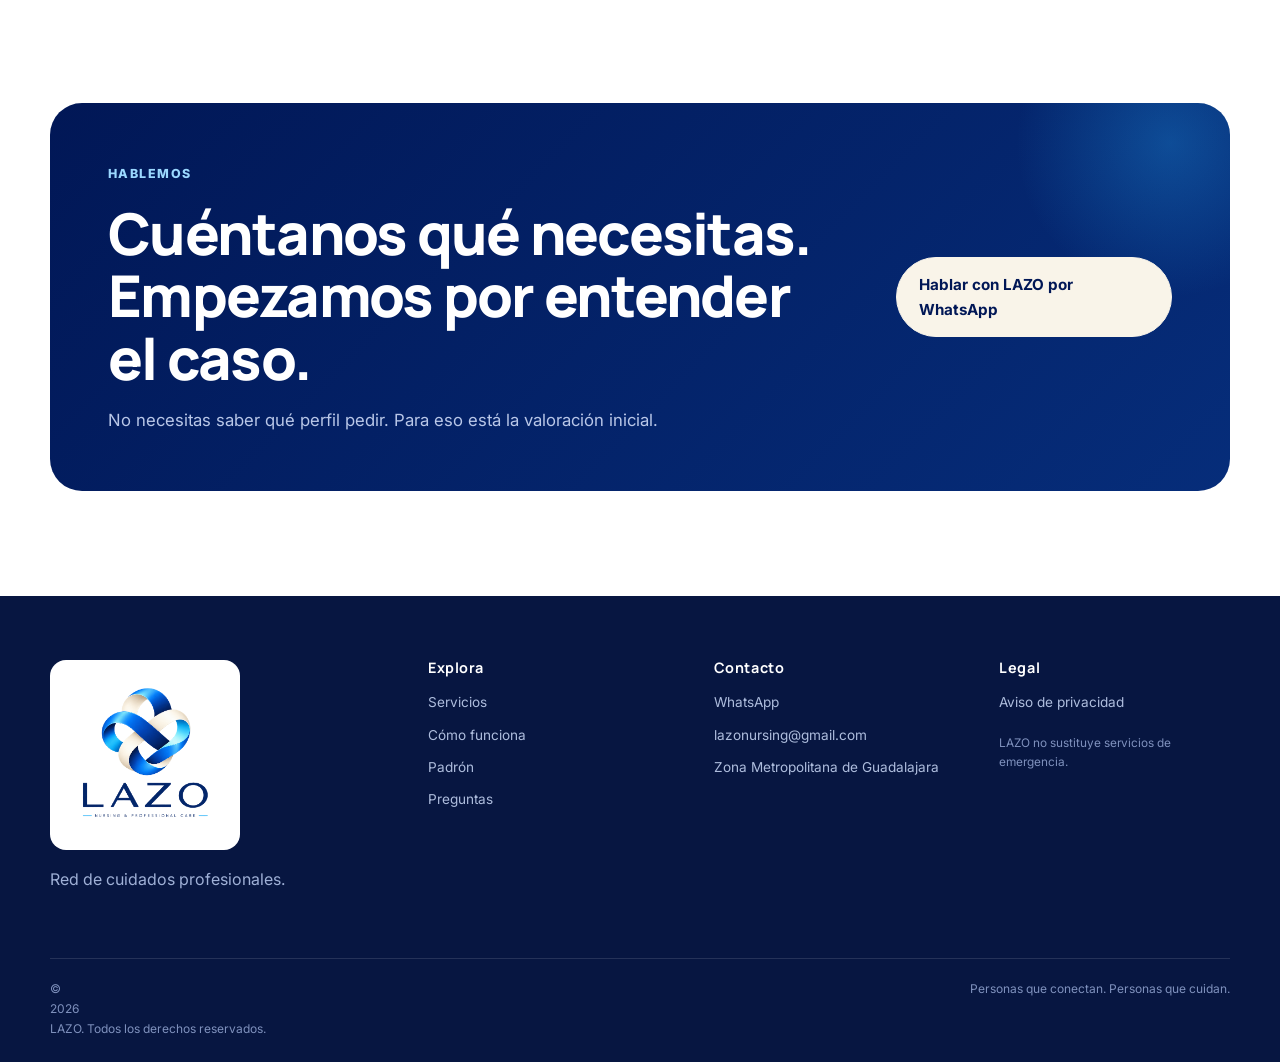
==== commit dc6abd46: "ocultanto padrón y modificando frases" ====
--- a/index.html
+++ b/index.html
@@ -1,208 +1,526 @@
 <!doctype html>
 <html lang="es-MX">
-<head>
-  <meta charset="utf-8">
-  <meta name="viewport" content="width=device-width, initial-scale=1">
-  <title>LAZO | Red de cuidados profesionales en Guadalajara</title>
-  <meta name="description" content="LAZO coordina servicios de cuidado y enfermería domiciliaria e intrahospitalaria en la Zona Metropolitana de Guadalajara. Solicita información por WhatsApp.">
-  <meta name="theme-color" content="#011756">
-  <meta property="og:title" content="LAZO | Red de cuidados profesionales">
-  <meta property="og:description" content="Cuidado profesional, cerca de quienes más importan.">
-  <meta property="og:type" content="website">
-  <meta property="og:locale" content="es_MX">
-  <meta property="og:image" content="assets/LAZO_ejecutiva_oficial.png">
-  <link rel="icon" href="assets/favicon.png" type="image/png">
-  <link rel="preconnect" href="https://fonts.googleapis.com">
-  <link rel="preconnect" href="https://fonts.gstatic.com" crossorigin>
-  <link href="https://fonts.googleapis.com/css2?family=Inter:wght@400;500;600;700&family=Manrope:wght@500;600;700;800&display=swap" rel="stylesheet">
-  <link rel="stylesheet" href="styles.css">
-  <script defer src="config.js"></script>
-  <script defer src="app.js"></script>
-  <script type="application/ld+json">
-  {
-    "@context": "https://schema.org",
-    "@type": "Organization",
-    "name": "LAZO",
-    "description": "Red de cuidados profesionales en la Zona Metropolitana de Guadalajara.",
-    "areaServed": "Zona Metropolitana de Guadalajara, Jalisco, México"
-  }
-  </script>
-</head>
-<body>
-  <a class="skip-link" href="#contenido">Saltar al contenido</a>
-  <header class="site-header" id="inicio">
-    <div class="container nav-wrap">
-      <a class="brand" href="#inicio" aria-label="LAZO, inicio">
-        <img src="assets/favicon.png" alt="" width="48" height="48">
-        <span>LAZO</span>
-      </a>
-      <button class="menu-toggle" aria-expanded="false" aria-controls="main-nav" aria-label="Abrir menú">
-        <span></span><span></span><span></span>
-      </button>
-      <nav id="main-nav" class="main-nav" aria-label="Navegación principal">
-        <a href="#servicios">Servicios</a>
-        <a href="#como-funciona">Cómo funciona</a>
-        <a href="#por-que-lazo">Por qué LAZO</a>
-        <a href="#padron">Únete al padrón</a>
-        <a href="#faq">Preguntas</a>
-      </nav>
-      <a class="button button-small whatsapp-link service-link nav-cta" href="#">Solicitar servicio</a>
-    </div>
-  </header>
-
-  <main id="contenido">
-    <section class="hero">
-      <div class="hero-glow hero-glow-one"></div>
-      <div class="hero-glow hero-glow-two"></div>
-      <div class="container hero-grid">
-        <div class="hero-copy reveal">
-          <span class="eyebrow"><span class="dot"></span> Red de cuidados profesionales</span>
-          <h1>Cuidado profesional, <span>cerca de quienes más importan.</span></h1>
-          <p class="hero-lead">Coordinamos servicios de atención, cuidado y enfermería con perfiles previamente registrados, buscando que cada necesidad encuentre una opción compatible, clara y confiable.</p>
-          <div class="hero-actions">
-            <a class="button whatsapp-link service-link" href="#">Solicitar un servicio <span aria-hidden="true">→</span></a>
-            <a class="button button-ghost" href="#servicios">Conocer servicios</a>
-          </div>
-          <div class="hero-meta" aria-label="Características principales">
-            <span>Atención domiciliaria</span>
-            <span>Intrahospitalaria</span>
-            <span>ZMG</span>
-          </div>
-        </div>
-        <div class="hero-visual reveal reveal-delay">
-          <div class="logo-card">
-            <img src="assets/LAZO_ejecutiva_oficial.png" alt="LAZO, red de cuidados profesionales">
-          </div>
-          <div class="floating-card card-one"><strong>Atención humana</strong><small>con procesos claros</small></div>
-          <div class="floating-card card-two"><strong>Perfiles compatibles</strong><small>según la necesidad</small></div>
-        </div>
+  <head>
+    <meta charset="utf-8" />
+    <meta name="viewport" content="width=device-width, initial-scale=1" />
+    <title>LAZO | Red de cuidados profesionales en Guadalajara</title>
+    <meta
+      name="description"
+      content="LAZO coordina servicios de cuidado y enfermería domiciliaria e intrahospitalaria en la Zona Metropolitana de Guadalajara. Solicita información por WhatsApp."
+    />
+    <meta name="theme-color" content="#011756" />
+    <meta property="og:title" content="LAZO | Red de cuidados profesionales" />
+    <meta
+      property="og:description"
+      content="Cuidado profesional, cerca de quienes más importan."
+    />
+    <meta property="og:type" content="website" />
+    <meta property="og:locale" content="es_MX" />
+    <meta property="og:image" content="assets/LAZO_ejecutiva_oficial.png" />
+    <link rel="icon" href="assets/favicon.png" type="image/png" />
+    <link rel="preconnect" href="https://fonts.googleapis.com" />
+    <link rel="preconnect" href="https://fonts.gstatic.com" crossorigin />
+    <link
+      href="https://fonts.googleapis.com/css2?family=Inter:wght@400;500;600;700&family=Manrope:wght@500;600;700;800&display=swap"
+      rel="stylesheet"
+    />
+    <link rel="stylesheet" href="styles.css" />
+    <script defer src="config.js"></script>
+    <script defer src="app.js"></script>
+    <script type="application/ld+json">
+      {
+        "@context": "https://schema.org",
+        "@type": "Organization",
+        "name": "LAZO",
+        "description": "Red de cuidados profesionales en la Zona Metropolitana de Guadalajara.",
+        "areaServed": "Zona Metropolitana de Guadalajara, Jalisco, México"
+      }
+    </script>
+  </head>
+  <body>
+    <a class="skip-link" href="#contenido">Saltar al contenido</a>
+    <header class="site-header" id="inicio">
+      <div class="container nav-wrap">
+        <a class="brand" href="#inicio" aria-label="LAZO, inicio">
+          <img src="assets/favicon.png" alt="" width="48" height="48" />
+          <span>LAZO</span>
+        </a>
+        <button
+          class="menu-toggle"
+          aria-expanded="false"
+          aria-controls="main-nav"
+          aria-label="Abrir menú"
+        >
+          <span></span><span></span><span></span>
+        </button>
+        <nav id="main-nav" class="main-nav" aria-label="Navegación principal">
+          <a href="#servicios">Servicios</a>
+          <a href="#como-funciona">Cómo funciona</a>
+          <a href="#por-que-lazo">Por qué LAZO</a>
+          <a href="#padron">Únete al padrón</a>
+          <a href="#faq">Preguntas</a>
+        </nav>
+        <a
+          class="button button-small whatsapp-link service-link nav-cta"
+          href="#"
+          >Solicitar servicio</a
+        >
       </div>
-    </section>
-
-    <section class="trust-strip" aria-label="Cobertura y enfoque">
-      <div class="container trust-grid">
-        <div><strong>ZMG</strong><span>Cobertura inicial</span></div>
-        <div><strong>4 · 8 · 12 · 24 h</strong><span>Modalidades sujetas a valoración</span></div>
-        <div><strong>Seguimiento</strong><span>Coordinación durante el servicio</span></div>
-        <div><strong>WhatsApp</strong><span>Atención directa y sencilla</span></div>
+    </header>
+
+    <main id="contenido">
+      <section class="hero">
+        <div class="hero-glow hero-glow-one"></div>
+        <div class="hero-glow hero-glow-two"></div>
+        <div class="container hero-grid">
+          <div class="hero-copy reveal">
+            <span class="eyebrow"
+              ><span class="dot"></span> Red de cuidados profesionales</span
+            >
+            <h1>
+              Cuidado profesional, <span>cerca de quienes más importan.</span>
+            </h1>
+            <p class="hero-lead">
+              Coordinamos servicios de atención, cuidado y enfermería con
+              perfiles previamente registrados, buscando que cada necesidad
+              encuentre una opción compatible, clara y confiable.
+            </p>
+            <div class="hero-actions">
+              <a class="button whatsapp-link service-link" href="#"
+                >Solicitar un servicio <span aria-hidden="true">→</span></a
+              >
+              <a class="button button-ghost" href="#servicios"
+                >Conocer servicios</a
+              >
+            </div>
+            <div class="hero-meta" aria-label="Características principales">
+              <span>Atención domiciliaria</span>
+              <span>Intrahospitalaria</span>
+              <span>ZMG</span>
+            </div>
+          </div>
+          <div class="hero-visual reveal reveal-delay">
+            <div class="logo-card">
+              <img
+                src="assets/LAZO_ejecutiva_oficial.png"
+                alt="LAZO, red de cuidados profesionales"
+              />
+            </div>
+            <div class="floating-card card-one">
+              <strong>Atención humana</strong><small>con procesos claros</small>
+            </div>
+            <div class="floating-card card-two">
+              <strong>Perfiles compatibles</strong
+              ><small>según la necesidad</small>
+            </div>
+          </div>
+        </div>
+      </section>
+
+      <section class="trust-strip" aria-label="Cobertura y enfoque">
+        <div class="container trust-grid">
+          <div><strong>ZMG</strong><span>Cobertura inicial</span></div>
+          <div>
+            <strong>4 · 8 · 12 · 24 h</strong
+            ><span>Modalidades sujetas a valoración</span>
+          </div>
+          <div>
+            <strong>Seguimiento</strong
+            ><span>Coordinación durante el servicio</span>
+          </div>
+          <div>
+            <strong>WhatsApp</strong><span>Atención directa y sencilla</span>
+          </div>
+        </div>
+      </section>
+
+      <section id="servicios" class="section section-light">
+        <div class="container">
+          <div class="section-head reveal">
+            <span class="eyebrow">Servicios</span>
+            <h2>
+              Acompañamos a quienes cuidan y atendemos a quienes lo necesitan.
+            </h2>
+            <p>
+              La valoración inicial permite orientar el perfil, las actividades
+              y la modalidad más adecuada para cada caso.
+            </p>
+          </div>
+          <div class="service-grid">
+            <article class="service-card reveal">
+              <span class="service-index">01</span>
+              <h3>Cuidado domiciliario</h3>
+              <p>
+                Acompañamiento y apoyo en casa para personas que necesitan
+                supervisión, asistencia cotidiana o ayuda con actividades de la
+                vida diaria.
+              </p>
+            </article>
+            <article class="service-card reveal">
+              <span class="service-index">02</span>
+              <h3>Enfermería domiciliaria</h3>
+              <p>
+                Servicios de enfermería sujetos a valoración, perfil acreditado
+                y alcance profesional correspondiente.
+              </p>
+            </article>
+            <article class="service-card reveal">
+              <span class="service-index">03</span>
+              <h3>Atención intrahospitalaria</h3>
+              <p>
+                Acompañamiento y apoyo durante una estancia hospitalaria,
+                respetando las reglas de la institución y el plan de atención
+                existente.
+              </p>
+            </article>
+            <article class="service-card reveal">
+              <span class="service-index">04</span>
+              <h3>Adulto mayor</h3>
+              <p>
+                Apoyo en movilidad, higiene, alimentación, compañía y vigilancia
+                general conforme al nivel de dependencia y perfil requerido.
+              </p>
+            </article>
+            <article class="service-card reveal">
+              <span class="service-index">05</span>
+              <h3>Recuperación y postoperatorio</h3>
+              <p>
+                Acompañamiento durante periodos de recuperación y seguimiento de
+                indicaciones existentes, conforme al perfil seleccionado.
+              </p>
+            </article>
+            <article class="service-card reveal">
+              <span class="service-index">06</span>
+              <h3>Materno–neonato</h3>
+              <p>
+                Acompañamiento en hospitalización, posparto y cuidado inicial
+                madre–recién nacido, sujeto a valoración y disponibilidad.
+              </p>
+            </article>
+            <article class="service-card reveal service-card-wide">
+              <span class="service-index">07</span>
+              <h3>Servicios especializados</h3>
+              <p>
+                Cuando la necesidad requiere experiencia, formación o
+                competencias específicas, buscamos dentro de la red un perfil
+                compatible. La disponibilidad y el alcance se confirman antes de
+                contratar.
+              </p>
+            </article>
+          </div>
+          <div class="section-cta reveal">
+            <div>
+              <strong>¿No sabes qué perfil necesitas?</strong
+              ><span
+                >Cuéntanos la situación. La valoración inicial existe justamente
+                para eso.</span
+              >
+            </div>
+            <a class="text-link whatsapp-link service-link" href="#"
+              >Hablar por WhatsApp →</a
+            >
+          </div>
+        </div>
+      </section>
+
+      <section id="como-funciona" class="section process-section">
+        <div class="container">
+          <div class="section-head centered reveal">
+            <span class="eyebrow">Cómo funciona</span>
+            <h2>Un proceso simple, con trazabilidad detrás.</h2>
+            <p>
+              Para la familia debe sentirse sencillo. La organización y los
+              registros ocurren detrás de escena.
+            </p>
+          </div>
+          <ol class="process-grid">
+            <li class="process-step reveal">
+              <span>1</span>
+              <h3>Cuéntanos qué necesitas</h3>
+              <p>
+                Ubicación, fecha, horario y una descripción general del
+                servicio.
+              </p>
+            </li>
+            <li class="process-step reveal">
+              <span>2</span>
+              <h3>Valoramos el servicio</h3>
+              <p>
+                Recabamos únicamente la información necesaria para definir el
+                nivel de apoyo.
+              </p>
+            </li>
+            <li class="process-step reveal">
+              <span>3</span>
+              <h3>Definimos el perfil</h3>
+              <p>
+                Orientamos si el caso requiere cuidador, auxiliar/técnico,
+                licenciado o un perfil especializado.
+              </p>
+            </li>
+            <li class="process-step reveal">
+              <span>4</span>
+              <h3>Confirmamos condiciones</h3>
+              <p>
+                Recibes cotización, duración, alcance, condiciones y forma de
+                pago.
+              </p>
+            </li>
+            <li class="process-step reveal">
+              <span>5</span>
+              <h3>Coordinamos disponibilidad</h3>
+              <p>
+                Buscamos dentro de la red a prestadores compatibles que acepten
+                voluntariamente la oportunidad.
+              </p>
+            </li>
+            <li class="process-step reveal">
+              <span>6</span>
+              <h3>Damos seguimiento</h3>
+              <p>
+                Confirmamos inicio, atendemos incidencias operativas y
+                documentamos el cierre.
+              </p>
+            </li>
+          </ol>
+        </div>
+      </section>
+
+      <section id="por-que-lazo" class="section why-section">
+        <div class="container why-grid">
+          <div class="why-copy reveal">
+            <span class="eyebrow light">Por qué LAZO</span>
+            <h2>
+              Un vínculo de confianza necesita más que un número de teléfono.
+            </h2>
+            <p>
+              LAZO busca combinar el trato humano con una operación organizada:
+              valoración, documentación, coordinación y seguimiento.
+            </p>
+            <a class="button button-cream whatsapp-link service-link" href="#"
+              >Solicitar información</a
+            >
+          </div>
+          <div class="why-list">
+            <article class="why-item reveal">
+              <span>01</span>
+              <div>
+                <h3>Perfiles registrados</h3>
+                <p>
+                  La red se construye con expedientes, validación documental y
+                  clasificación por perfil.
+                </p>
+              </div>
+            </article>
+            <article class="why-item reveal">
+              <span>02</span>
+              <div>
+                <h3>Información antes de confirmar</h3>
+                <p>
+                  Horario, ubicación, duración y condiciones importantes se
+                  definen antes del inicio.
+                </p>
+              </div>
+            </article>
+            <article class="why-item reveal">
+              <span>03</span>
+              <div>
+                <h3>Seguimiento operativo</h3>
+                <p>
+                  El servicio no desaparece de nuestro radar una vez que
+                  comienza.
+                </p>
+              </div>
+            </article>
+            <article class="why-item reveal">
+              <span>04</span>
+              <div>
+                <h3>Privacidad y límites</h3>
+                <p>
+                  La información del paciente se comparte únicamente cuando es
+                  necesaria para coordinar y prestar el servicio.
+                </p>
+              </div>
+            </article>
+          </div>
+        </div>
+      </section>
+
+      <!-- <section id="padron" class="section provider-section">
+        <div class="container provider-grid">
+          <div class="provider-visual reveal">
+            <div class="mascot-orbit"></div>
+            <img
+              src="assets/LAZO_informal.png"
+              alt="Personaje informal de LAZO"
+            />
+          </div>
+          <div class="provider-copy reveal">
+            <span class="eyebrow">Padrón fundador</span>
+            <h2>¿Eres profesional del cuidado o enfermería?</h2>
+            <p>
+              Estamos integrando una red de prestadores independientes en la
+              Zona Metropolitana de Guadalajara. Recibes oportunidades de
+              servicio con información previa y decides cuáles te interesa
+              aceptar.
+            </p>
+            <ul class="check-list">
+              <li>Sin exclusividad por pertenecer al padrón.</li>
+              <li>Cada oportunidad se acepta de forma individual.</li>
+              <li>
+                Clasificación según documentación, experiencia y perfil
+                acreditado.
+              </li>
+              <li>
+                Servicios domiciliarios e intrahospitalarios sujetos a
+                disponibilidad.
+              </li>
+            </ul>
+            <a class="button whatsapp-link provider-link" href="#"
+              >Quiero integrarme al padrón <span aria-hidden="true">→</span></a
+            >
+            <p class="fine-print">
+              El registro en el padrón no garantiza un número mínimo de
+              servicios ni ingresos. Los requisitos dependen del perfil.
+            </p>
+          </div>
+        </div>
+      </section> -->
+
+      <section id="faq" class="section faq-section">
+        <div class="container faq-grid">
+          <div class="section-head reveal">
+            <span class="eyebrow">Preguntas frecuentes</span>
+            <h2>Lo importante, claro desde el principio.</h2>
+            <p>
+              Si tu caso no aparece aquí, escríbenos y lo revisamos contigo.
+            </p>
+          </div>
+          <div class="faq-list">
+            <details class="reveal">
+              <summary>¿En qué zonas trabajan?</summary>
+              <p>
+                La cobertura inicial está enfocada en la Zona Metropolitana de
+                Guadalajara y depende de disponibilidad, horario y perfil
+                solicitado.
+              </p>
+            </details>
+            <details class="reveal">
+              <summary>¿Puedo pedir un servicio urgente?</summary>
+              <p>
+                Sí podemos revisar solicitudes con poca anticipación, pero la
+                cobertura no se garantiza hasta contar con disponibilidad
+                confirmada. LAZO no sustituye servicios de emergencia; ante una
+                urgencia médica debe activarse el recurso correspondiente.
+              </p>
+            </details>
+            <details class="reveal">
+              <summary>¿Cómo se define el precio?</summary>
+              <p>
+                Depende de duración, perfil requerido, características del
+                servicio y condiciones particulares. Enviamos una cotización
+                antes de confirmar.
+              </p>
+            </details>
+            <details class="reveal">
+              <summary>¿Puedo elegir el perfil del prestador?</summary>
+              <p>
+                Tomamos en cuenta la solicitud del cliente, pero el perfil final
+                debe ser compatible con las necesidades identificadas, la
+                documentación y la disponibilidad real.
+              </p>
+            </details>
+            <details class="reveal">
+              <summary>¿Qué pasa si el prestador no puede continuar?</summary>
+              <p>
+                La coordinación revisa la situación y, cuando sea viable, busca
+                una sustitución compatible sujeta a disponibilidad y condiciones
+                del servicio.
+              </p>
+            </details>
+            <details class="reveal">
+              <summary>¿LAZO es un servicio de urgencias?</summary>
+              <p>
+                No. Nuestro servicio se enfoca en la coordinación de cuidados y
+                enfermería programada o solicitada con disponibilidad. Las
+                emergencias deben atenderse mediante los servicios
+                correspondientes.
+              </p>
+            </details>
+          </div>
+        </div>
+      </section>
+
+      <section class="section final-cta">
+        <div class="container final-card reveal">
+          <div>
+            <span class="eyebrow light">Hablemos</span>
+            <h2>Cuéntanos qué necesitas. Empezamos por entender el caso.</h2>
+            <p>
+              No necesitas saber qué perfil pedir. Para eso está la valoración
+              inicial.
+            </p>
+          </div>
+          <a class="button button-cream whatsapp-link service-link" href="#"
+            >Hablar con LAZO por WhatsApp</a
+          >
+        </div>
+      </section>
+    </main>
+
+    <footer class="site-footer">
+      <div class="container footer-grid">
+        <div class="footer-brand">
+          <img src="assets/LAZO_ejecutiva_oficial.png" alt="LAZO" />
+          <p>Red de cuidados profesionales.</p>
+        </div>
+        <div>
+          <h3>Explora</h3>
+          <a href="#servicios">Servicios</a
+          ><a href="#como-funciona">Cómo funciona</a><a href="#padron">Padrón</a
+          ><a href="#faq">Preguntas</a>
+        </div>
+        <div>
+          <h3>Contacto</h3>
+          <a class="whatsapp-link service-link" href="#">WhatsApp</a
+          ><a id="email-link" href="mailto:contacto@tudominio.mx"
+            >contacto@tudominio.mx</a
+          ><span id="city-label">Zona Metropolitana de Guadalajara</span>
+        </div>
+        <div>
+          <h3>Legal</h3>
+          <a href="aviso-privacidad.html">Aviso de privacidad</a>
+          <p class="footer-note">LAZO no sustituye servicios de emergencia.</p>
+        </div>
       </div>
-    </section>
-
-    <section id="servicios" class="section section-light">
-      <div class="container">
-        <div class="section-head reveal">
-          <span class="eyebrow">Servicios</span>
-          <h2>No vendemos “turnos”. Ayudamos a resolver situaciones reales de cuidado.</h2>
-          <p>La valoración inicial permite orientar el perfil y la modalidad más adecuados para cada caso.</p>
-        </div>
-        <div class="service-grid">
-          <article class="service-card reveal"><span class="service-index">01</span><h3>Cuidado domiciliario</h3><p>Acompañamiento y apoyo en casa para personas que necesitan supervisión, asistencia cotidiana o ayuda con actividades de la vida diaria.</p></article>
-          <article class="service-card reveal"><span class="service-index">02</span><h3>Enfermería domiciliaria</h3><p>Servicios de enfermería sujetos a valoración, perfil acreditado y alcance profesional correspondiente.</p></article>
-          <article class="service-card reveal"><span class="service-index">03</span><h3>Atención intrahospitalaria</h3><p>Acompañamiento y apoyo durante una estancia hospitalaria, respetando las reglas de la institución y el plan de atención existente.</p></article>
-          <article class="service-card reveal"><span class="service-index">04</span><h3>Adulto mayor</h3><p>Apoyo en movilidad, higiene, alimentación, compañía y vigilancia general conforme al nivel de dependencia y perfil requerido.</p></article>
-          <article class="service-card reveal"><span class="service-index">05</span><h3>Recuperación y postoperatorio</h3><p>Acompañamiento durante periodos de recuperación y seguimiento de indicaciones existentes, conforme al perfil seleccionado.</p></article>
-          <article class="service-card reveal"><span class="service-index">06</span><h3>Materno–neonato</h3><p>Acompañamiento en hospitalización, posparto y cuidado inicial madre–recién nacido, sujeto a valoración y disponibilidad.</p></article>
-          <article class="service-card reveal service-card-wide"><span class="service-index">07</span><h3>Servicios especializados</h3><p>Cuando la necesidad requiere experiencia, formación o competencias específicas, buscamos dentro de la red un perfil compatible. La disponibilidad y el alcance se confirman antes de contratar.</p></article>
-        </div>
-        <div class="section-cta reveal">
-          <div><strong>¿No sabes qué perfil necesitas?</strong><span>Cuéntanos la situación. La valoración inicial existe justamente para eso.</span></div>
-          <a class="text-link whatsapp-link service-link" href="#">Hablar por WhatsApp →</a>
-        </div>
+      <div class="container footer-bottom">
+        <span
+          >© <span id="year"></span> LAZO. Todos los derechos reservados.</span
+        ><span>Personas que conectan. Personas que cuidan.</span>
       </div>
-    </section>
-
-    <section id="como-funciona" class="section process-section">
-      <div class="container">
-        <div class="section-head centered reveal">
-          <span class="eyebrow">Cómo funciona</span>
-          <h2>Un proceso simple, con trazabilidad detrás.</h2>
-          <p>Para la familia debe sentirse sencillo. La organización y los registros ocurren detrás de escena.</p>
-        </div>
-        <ol class="process-grid">
-          <li class="process-step reveal"><span>1</span><h3>Cuéntanos qué necesitas</h3><p>Ubicación, fecha, horario y una descripción general de la situación.</p></li>
-          <li class="process-step reveal"><span>2</span><h3>Valoramos el servicio</h3><p>Recabamos únicamente la información necesaria para definir el nivel de apoyo.</p></li>
-          <li class="process-step reveal"><span>3</span><h3>Definimos el perfil</h3><p>Orientamos si el caso requiere cuidador, auxiliar/técnico, licenciado o un perfil especializado.</p></li>
-          <li class="process-step reveal"><span>4</span><h3>Confirmamos condiciones</h3><p>Recibes cotización, duración, alcance, condiciones y forma de pago.</p></li>
-          <li class="process-step reveal"><span>5</span><h3>Coordinamos disponibilidad</h3><p>Buscamos dentro de la red a prestadores compatibles que acepten voluntariamente la oportunidad.</p></li>
-          <li class="process-step reveal"><span>6</span><h3>Damos seguimiento</h3><p>Confirmamos inicio, atendemos incidencias operativas y documentamos el cierre.</p></li>
-        </ol>
-      </div>
-    </section>
-
-    <section id="por-que-lazo" class="section why-section">
-      <div class="container why-grid">
-        <div class="why-copy reveal">
-          <span class="eyebrow light">Por qué LAZO</span>
-          <h2>Un vínculo de confianza necesita más que un número de teléfono.</h2>
-          <p>LAZO busca combinar el trato humano con una operación organizada: valoración, documentación, coordinación y seguimiento.</p>
-          <a class="button button-cream whatsapp-link service-link" href="#">Solicitar información</a>
-        </div>
-        <div class="why-list">
-          <article class="why-item reveal"><span>01</span><div><h3>Perfiles registrados</h3><p>La red se construye con expedientes, validación documental y clasificación por perfil.</p></div></article>
-          <article class="why-item reveal"><span>02</span><div><h3>Información antes de confirmar</h3><p>Horario, ubicación, duración y condiciones importantes se definen antes del inicio.</p></div></article>
-          <article class="why-item reveal"><span>03</span><div><h3>Seguimiento operativo</h3><p>El servicio no desaparece de nuestro radar una vez que comienza.</p></div></article>
-          <article class="why-item reveal"><span>04</span><div><h3>Privacidad y límites</h3><p>La información del paciente se comparte únicamente cuando es necesaria para coordinar y prestar el servicio.</p></div></article>
-        </div>
-      </div>
-    </section>
-
-    <section id="padron" class="section provider-section">
-      <div class="container provider-grid">
-        <div class="provider-visual reveal">
-          <div class="mascot-orbit"></div>
-          <img src="assets/LAZO_informal.png" alt="Personaje informal de LAZO">
-        </div>
-        <div class="provider-copy reveal">
-          <span class="eyebrow">Padrón fundador</span>
-          <h2>¿Eres profesional del cuidado o enfermería?</h2>
-          <p>Estamos integrando una red de prestadores independientes en la Zona Metropolitana de Guadalajara. Recibes oportunidades de servicio con información previa y decides cuáles te interesa aceptar.</p>
-          <ul class="check-list">
-            <li>Sin exclusividad por pertenecer al padrón.</li>
-            <li>Cada oportunidad se acepta de forma individual.</li>
-            <li>Clasificación según documentación, experiencia y perfil acreditado.</li>
-            <li>Servicios domiciliarios e intrahospitalarios sujetos a disponibilidad.</li>
-          </ul>
-          <a class="button whatsapp-link provider-link" href="#">Quiero integrarme al padrón <span aria-hidden="true">→</span></a>
-          <p class="fine-print">El registro en el padrón no garantiza un número mínimo de servicios ni ingresos. Los requisitos dependen del perfil.</p>
-        </div>
-      </div>
-    </section>
-
-    <section id="faq" class="section faq-section">
-      <div class="container faq-grid">
-        <div class="section-head reveal"><span class="eyebrow">Preguntas frecuentes</span><h2>Lo importante, claro desde el principio.</h2><p>Si tu caso no aparece aquí, escríbenos y lo revisamos contigo.</p></div>
-        <div class="faq-list">
-          <details class="reveal"><summary>¿En qué zonas trabajan?</summary><p>La cobertura inicial está enfocada en la Zona Metropolitana de Guadalajara y depende de disponibilidad, horario y perfil solicitado.</p></details>
-          <details class="reveal"><summary>¿Puedo pedir un servicio urgente?</summary><p>Sí podemos revisar solicitudes con poca anticipación, pero la cobertura no se garantiza hasta contar con disponibilidad confirmada. LAZO no sustituye servicios de emergencia; ante una urgencia médica debe activarse el recurso correspondiente.</p></details>
-          <details class="reveal"><summary>¿Cómo se define el precio?</summary><p>Depende de duración, perfil requerido, características del servicio y condiciones particulares. Enviamos una cotización antes de confirmar.</p></details>
-          <details class="reveal"><summary>¿Puedo elegir el perfil del prestador?</summary><p>Tomamos en cuenta la solicitud del cliente, pero el perfil final debe ser compatible con las necesidades identificadas, la documentación y la disponibilidad real.</p></details>
-          <details class="reveal"><summary>¿Qué pasa si el prestador no puede continuar?</summary><p>La coordinación revisa la situación y, cuando sea viable, busca una sustitución compatible sujeta a disponibilidad y condiciones del servicio.</p></details>
-          <details class="reveal"><summary>¿LAZO es un servicio de urgencias?</summary><p>No. Nuestro servicio se enfoca en la coordinación de cuidados y enfermería programada o solicitada con disponibilidad. Las emergencias deben atenderse mediante los servicios correspondientes.</p></details>
-        </div>
-      </div>
-    </section>
-
-    <section class="section final-cta">
-      <div class="container final-card reveal">
-        <div><span class="eyebrow light">Hablemos</span><h2>Cuéntanos qué necesitas. Empezamos por entender el caso.</h2><p>No necesitas saber qué perfil pedir. Para eso está la valoración inicial.</p></div>
-        <a class="button button-cream whatsapp-link service-link" href="#">Hablar con LAZO por WhatsApp</a>
-      </div>
-    </section>
-  </main>
-
-  <footer class="site-footer">
-    <div class="container footer-grid">
-      <div class="footer-brand">
-        <img src="assets/LAZO_ejecutiva_oficial.png" alt="LAZO">
-        <p>Red de cuidados profesionales.</p>
-      </div>
-      <div><h3>Explora</h3><a href="#servicios">Servicios</a><a href="#como-funciona">Cómo funciona</a><a href="#padron">Padrón</a><a href="#faq">Preguntas</a></div>
-      <div><h3>Contacto</h3><a class="whatsapp-link service-link" href="#">WhatsApp</a><a id="email-link" href="mailto:contacto@tudominio.mx">contacto@tudominio.mx</a><span id="city-label">Zona Metropolitana de Guadalajara</span></div>
-      <div><h3>Legal</h3><a href="aviso-privacidad.html">Aviso de privacidad</a><p class="footer-note">LAZO no sustituye servicios de emergencia.</p></div>
-    </div>
-    <div class="container footer-bottom"><span>© <span id="year"></span> LAZO. Todos los derechos reservados.</span><span>Personas que conectan. Personas que cuidan.</span></div>
-  </footer>
-
-  <a class="floating-whatsapp whatsapp-link service-link" href="#" aria-label="Solicitar un servicio por WhatsApp">WA</a>
-</body>
+    </footer>
+
+    <!-- <a class="floating-whatsapp whatsapp-link service-link" href="#" aria-label="Solicitar un servicio por WhatsApp">WA</a> -->
+    <a
+      class="floating-whatsapp whatsapp-link service-link"
+      href="#"
+      aria-label="Abrir chat de atención por WhatsApp"
+      title="Chatea con nosotros por WhatsApp"
+    >
+      <svg
+        viewBox="0 0 24 24"
+        width="30"
+        height="30"
+        aria-hidden="true"
+        focusable="false"
+      >
+        <path
+          fill="currentColor"
+          d="M12 2a10 10 0 0 0-8.66 15L2 22l5.15-1.3A10 10 0 1 0 12 2Zm0 18a8 8 0 0 1-4.08-1.12l-.35-.21-2.72.69.72-2.64-.23-.37A8 8 0 1 1 12 20Zm4.38-5.18c-.24-.12-1.42-.7-1.64-.78-.22-.08-.38-.12-.54.12-.16.24-.62.78-.76.94-.14.16-.28.18-.52.06-.24-.12-1.01-.37-1.93-1.19-.71-.63-1.19-1.42-1.33-1.66-.14-.24-.02-.37.1-.49.11-.11.24-.28.36-.42.12-.14.16-.24.24-.4.08-.16.04-.3-.02-.42-.06-.12-.54-1.3-.74-1.78-.2-.47-.4-.41-.54-.42h-.46c-.16 0-.42.06-.64.3-.22.24-.84.82-.84 2s.86 2.32.98 2.48c.12.16 1.69 2.58 4.1 3.62.57.25 1.02.39 1.37.5.58.18 1.1.16 1.51.1.46-.07 1.42-.58 1.62-1.14.2-.56.2-1.04.14-1.14-.06-.1-.22-.16-.46-.28Z"
+        />
+      </svg>
+
+      <span class="floating-whatsapp__tooltip">Chatea con nosotros</span>
+    </a>
+  </body>
 </html>
--- a/styles.css
+++ b/styles.css
@@ -46,3 +46,80 @@
   .floating-whatsapp,.menu-toggle{display:none!important}
   .hero{padding-top:40px}
 }
+.floating-whatsapp {
+  position: fixed;
+  right: 24px;
+  bottom: 24px;
+  z-index: 1000;
+
+  display: flex;
+  align-items: center;
+  justify-content: center;
+
+  width: 58px;
+  height: 58px;
+  border-radius: 50%;
+
+  color: #ffffff;
+  background-color: #25d366;
+  box-shadow: 0 6px 18px rgba(0, 0, 0, 0.22);
+
+  text-decoration: none;
+  transition:
+    transform 0.2s ease,
+    box-shadow 0.2s ease,
+    background-color 0.2s ease;
+}
+
+.floating-whatsapp:hover {
+  color: #ffffff;
+  background-color: #1ebe5d;
+  box-shadow: 0 8px 24px rgba(0, 0, 0, 0.28);
+  transform: translateY(-3px) scale(1.04);
+}
+
+.floating-whatsapp:focus-visible {
+  outline: 3px solid #ffffff;
+  outline-offset: 3px;
+}
+
+.floating-whatsapp__tooltip {
+  position: absolute;
+  right: 70px;
+
+  width: max-content;
+  padding: 8px 12px;
+  border-radius: 8px;
+
+  color: #ffffff;
+  background-color: #17324d;
+  font-size: 14px;
+  font-weight: 600;
+  white-space: nowrap;
+
+  opacity: 0;
+  pointer-events: none;
+  transform: translateX(8px);
+  transition:
+    opacity 0.2s ease,
+    transform 0.2s ease;
+}
+
+.floating-whatsapp:hover .floating-whatsapp__tooltip,
+.floating-whatsapp:focus-visible .floating-whatsapp__tooltip {
+  opacity: 1;
+  transform: translateX(0);
+}
+
+@media (max-width: 600px) {
+  .floating-whatsapp {
+    right: 16px;
+    bottom: 16px;
+    width: 54px;
+    height: 54px;
+  }
+
+  .floating-whatsapp__tooltip {
+    display: none;
+  }
+}
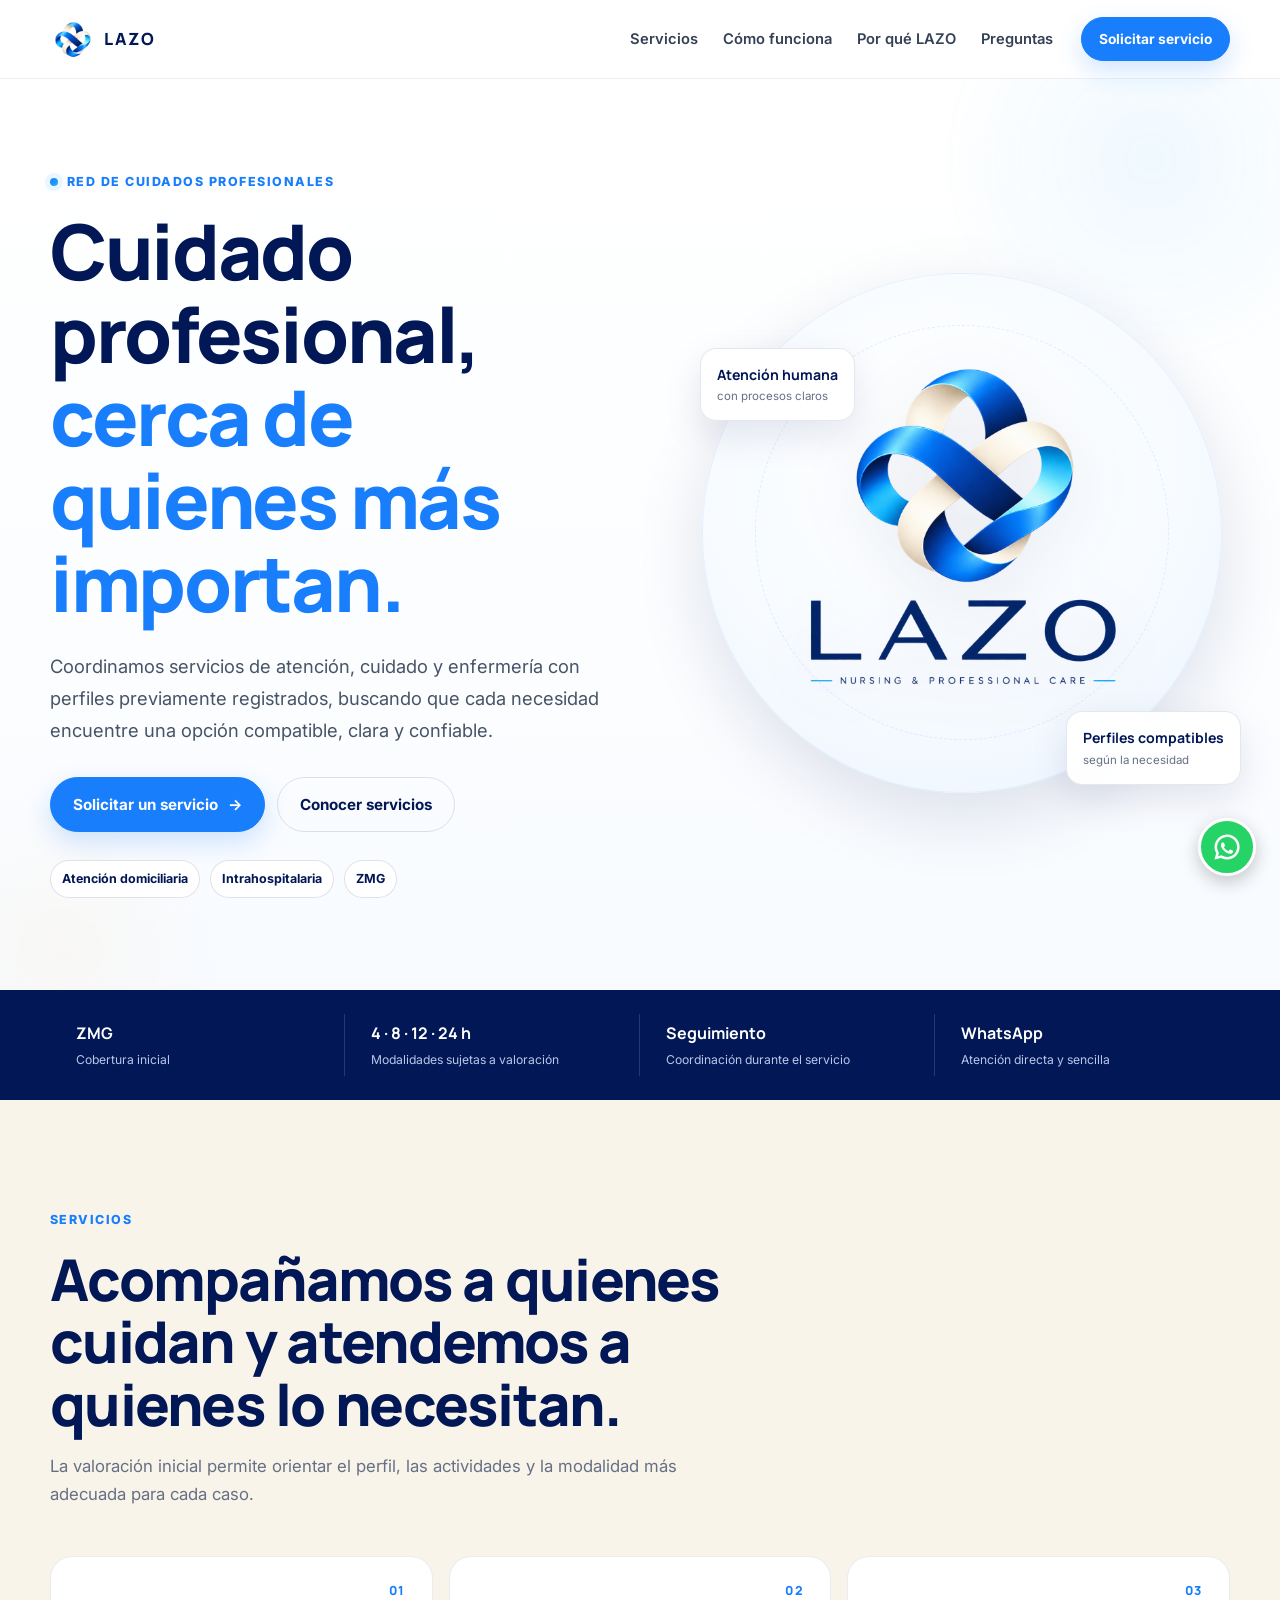
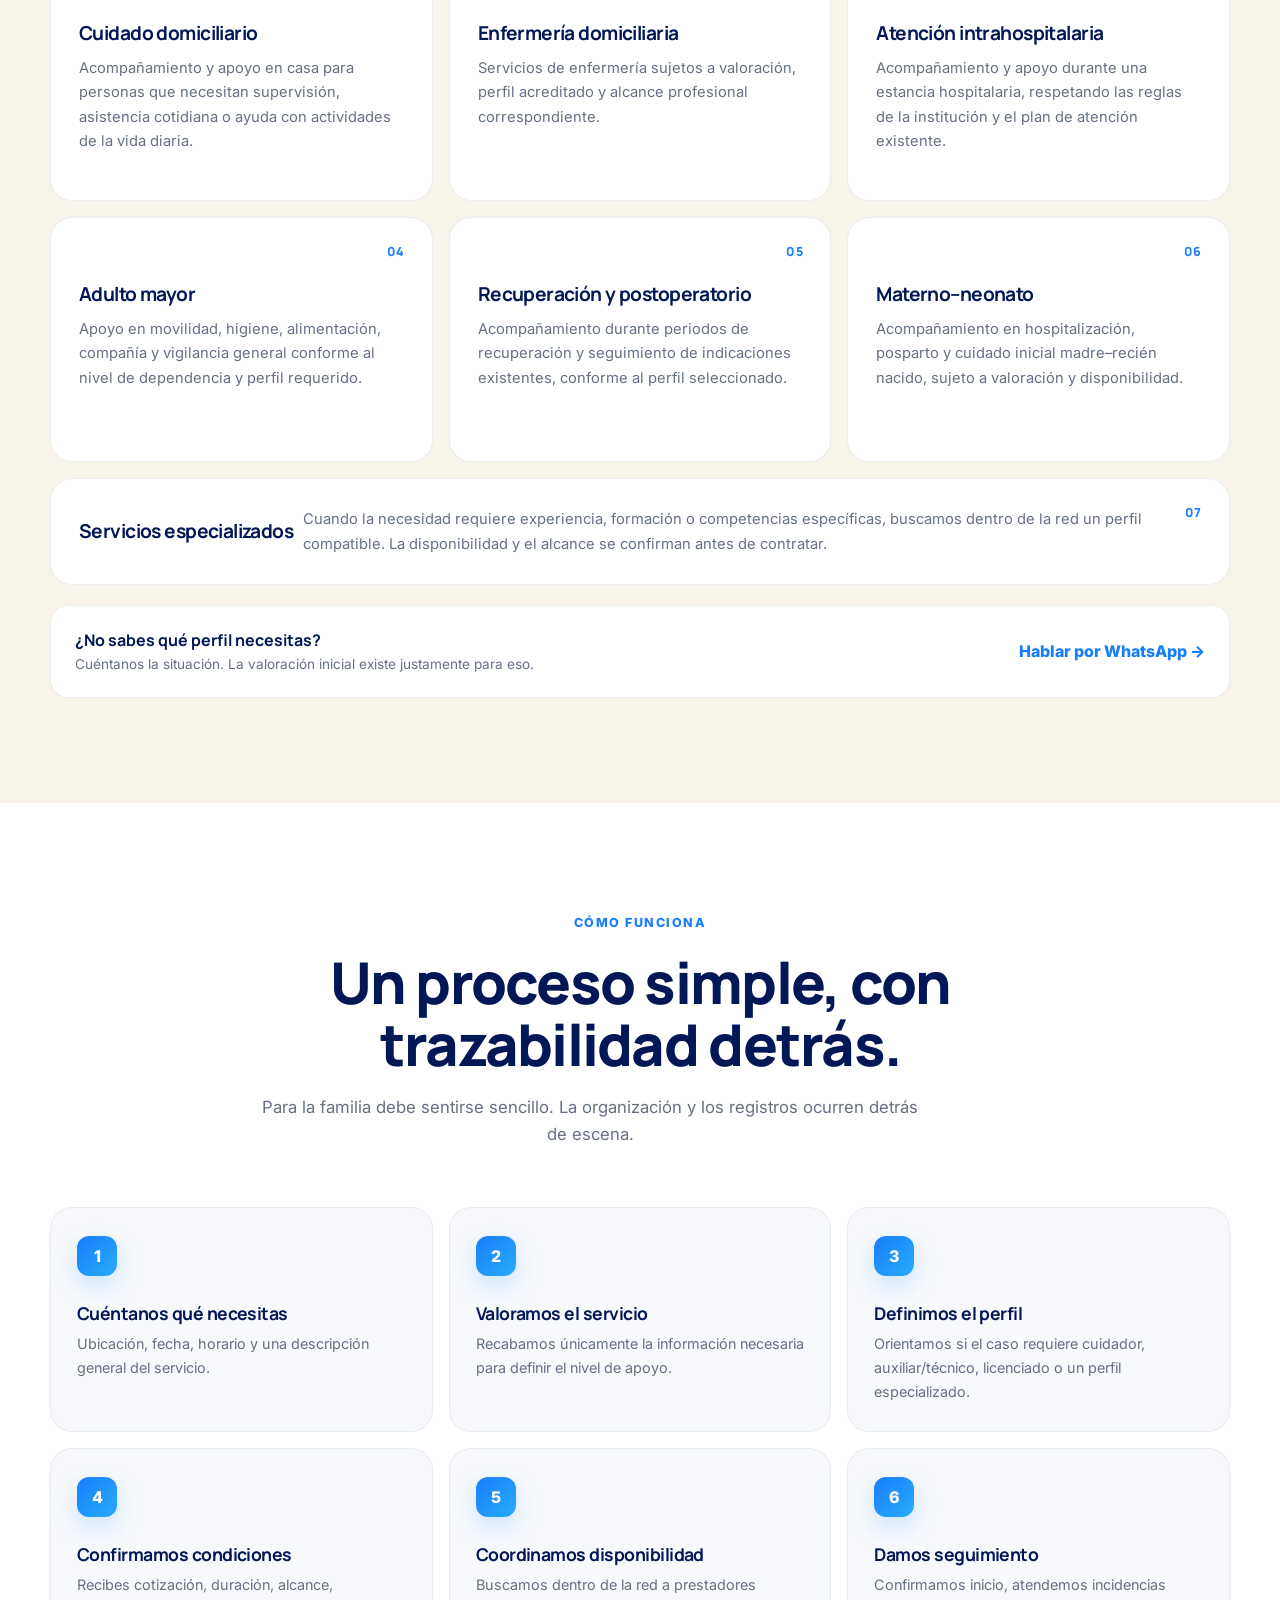
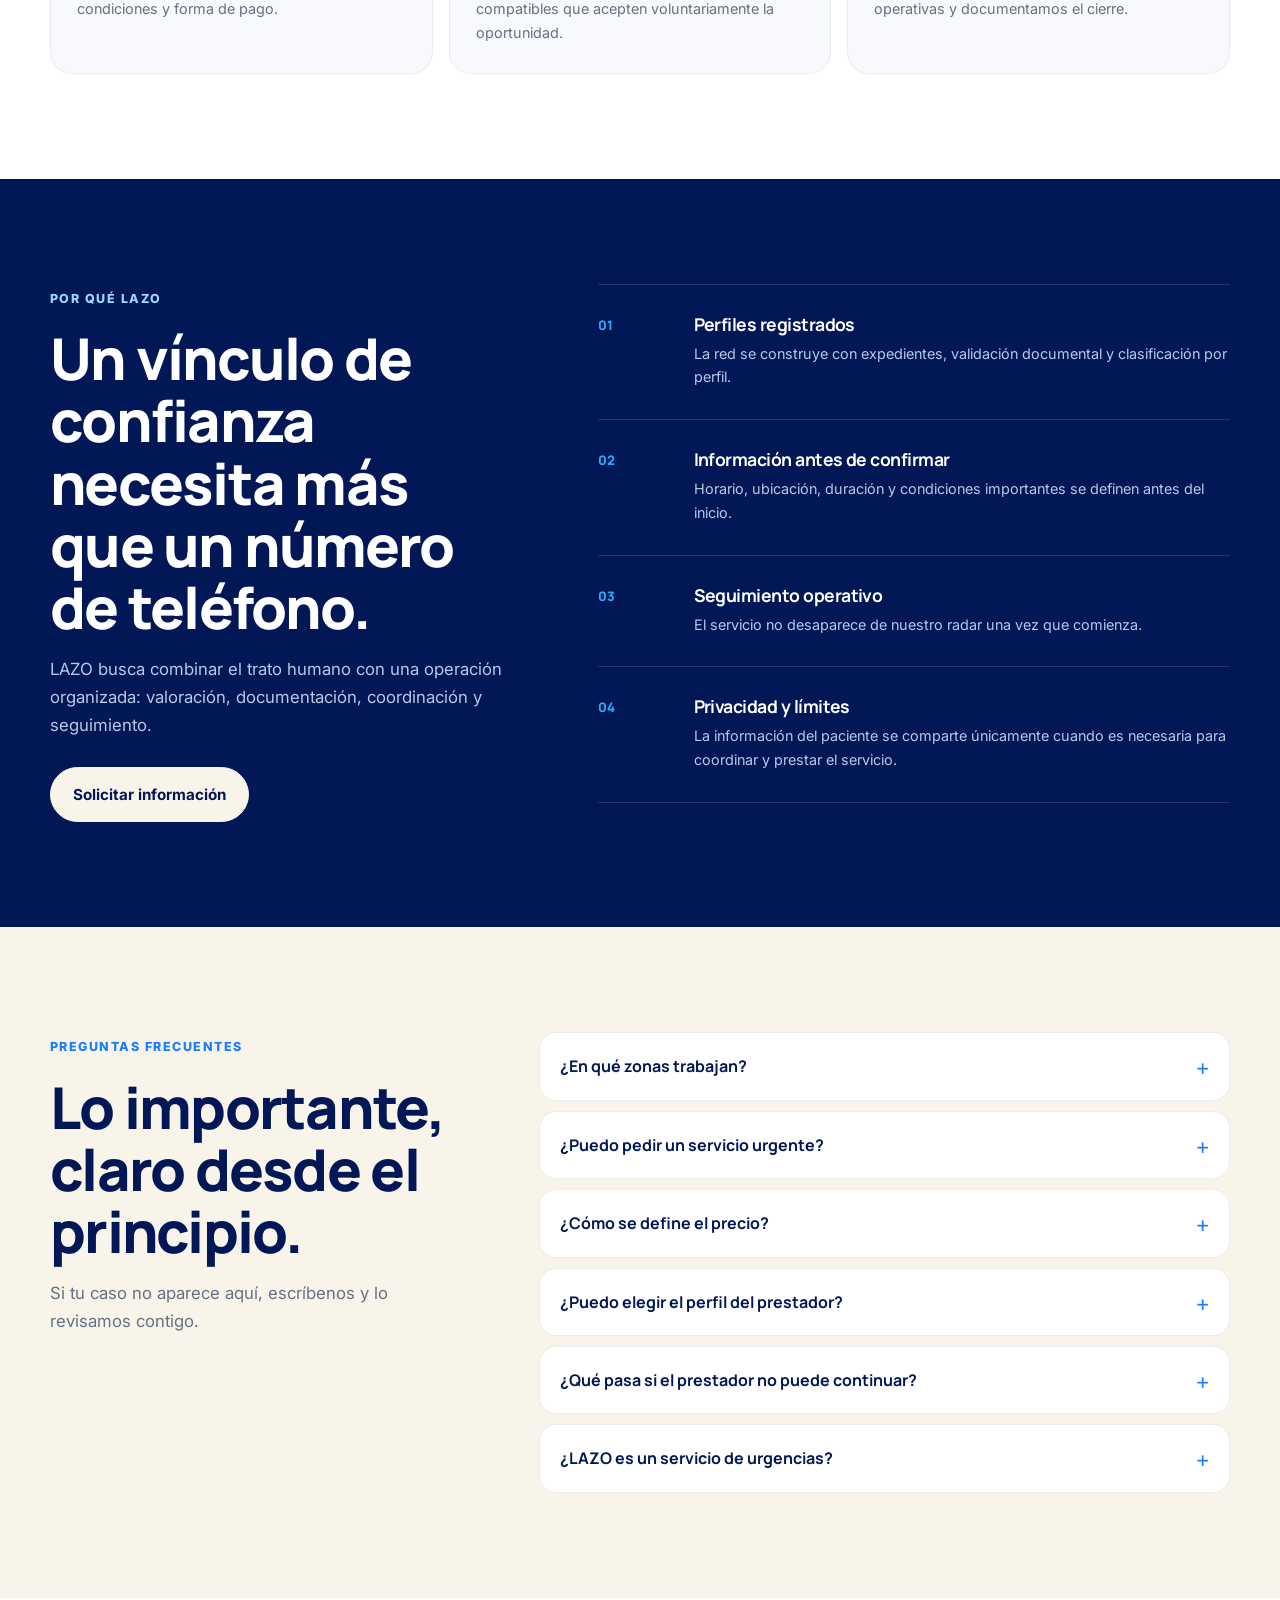
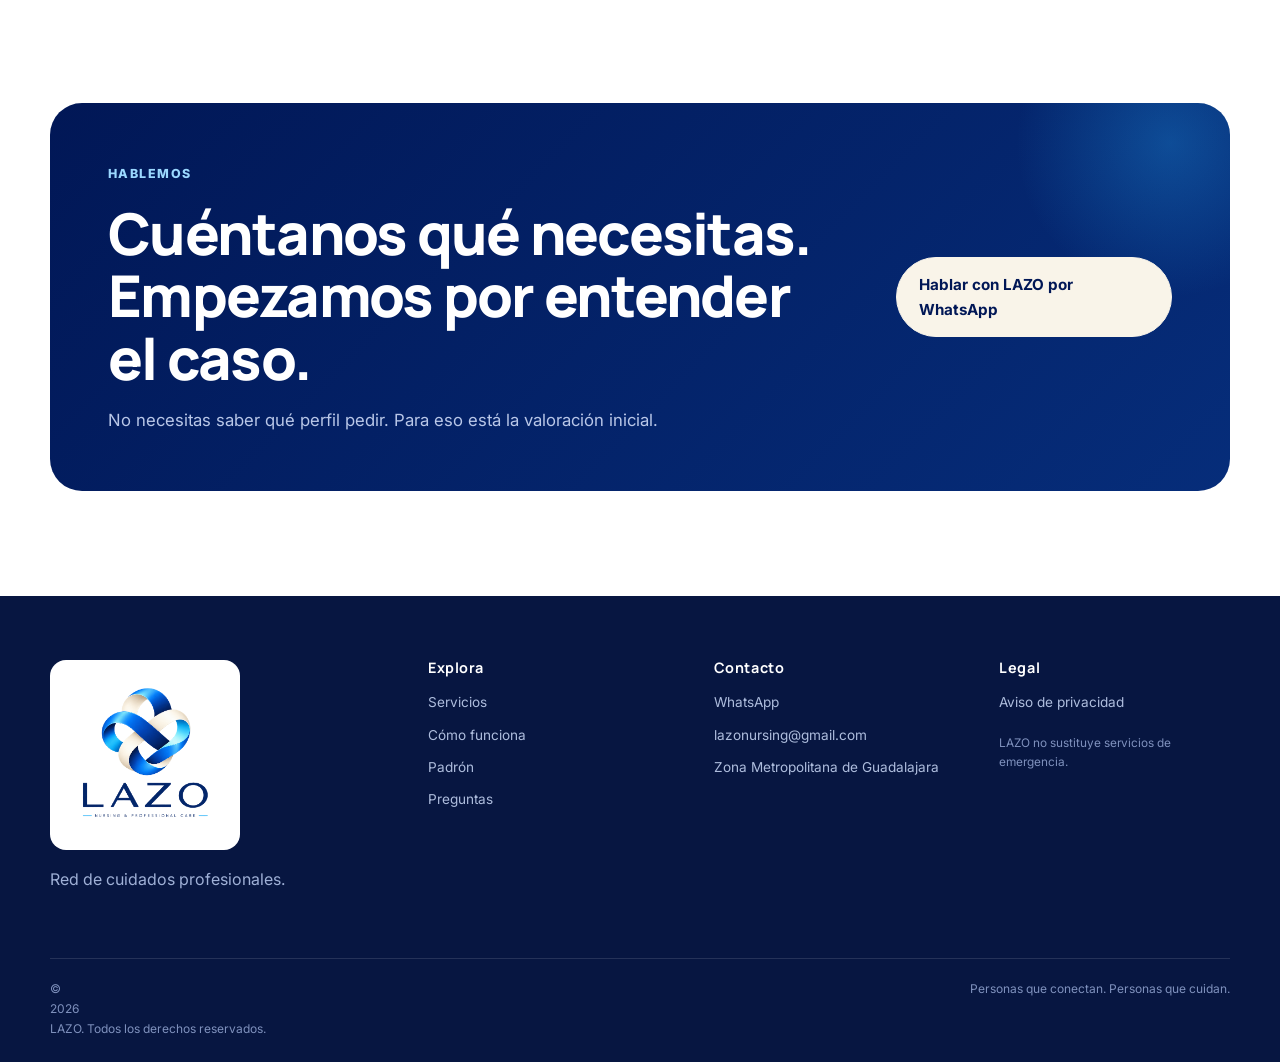
==== commit f7f0a4af: "ocultando nav del Padrón" ====
--- a/index.html
+++ b/index.html
@@ -57,7 +57,7 @@
           <a href="#servicios">Servicios</a>
           <a href="#como-funciona">Cómo funciona</a>
           <a href="#por-que-lazo">Por qué LAZO</a>
-          <a href="#padron">Únete al padrón</a>
+          <!-- <a href="#padron">Únete al padrón</a> -->
           <a href="#faq">Preguntas</a>
         </nav>
         <a
--- a/styles.css
+++ b/styles.css
@@ -26,7 +26,7 @@
 .site-header{position:sticky;top:0;z-index:100;background:rgba(255,255,255,.88);border-bottom:1px solid rgba(1,23,86,.07);backdrop-filter:blur(18px)}
 .nav-wrap{height:78px;display:flex;align-items:center;gap:28px}.brand{display:flex;align-items:center;gap:10px;font-family:var(--font-display);font-weight:800;letter-spacing:.12em;color:var(--navy);font-size:1.05rem}.brand img{width:44px;height:44px;object-fit:cover;border-radius:12px}.main-nav{display:flex;align-items:center;gap:25px;margin-left:auto}.main-nav a{font-size:.92rem;font-weight:600;color:#344054;transition:.2s}.main-nav a:hover{color:var(--blue)}
 .button{display:inline-flex;align-items:center;justify-content:center;gap:10px;background:var(--blue);color:white;border:1px solid var(--blue);border-radius:999px;padding:14px 22px;font-weight:700;font-size:.95rem;box-shadow:0 10px 26px rgba(24,126,252,.20);transition:transform .2s ease,box-shadow .2s ease,background .2s ease}.button:hover{transform:translateY(-2px);box-shadow:0 16px 34px rgba(24,126,252,.28)}.button-small{padding:10px 17px;font-size:.86rem}.button-ghost{background:transparent;color:var(--navy);border-color:var(--line);box-shadow:none}.button-ghost:hover{background:var(--surface);box-shadow:none}.button-cream{background:var(--cream);color:var(--navy);border-color:var(--cream);box-shadow:none}.button-cream:hover{background:white}.menu-toggle{display:none;background:none;border:0;width:40px;height:40px;padding:8px}.menu-toggle span{display:block;height:2px;background:var(--navy);margin:5px 0;border-radius:5px}
-.hero{position:relative;overflow:hidden;padding:88px 0 92px;background:linear-gradient(180deg,#fff 0%,#fbfdff 70%,#f7faff 100%)}.hero-grid{display:grid;grid-template-columns:1.04fr .96fr;gap:64px;align-items:center}.hero-copy{position:relative;z-index:2}.eyebrow{display:inline-flex;align-items:center;gap:9px;color:var(--blue);font-size:.78rem;font-weight:800;letter-spacing:.12em;text-transform:uppercase;margin-bottom:18px}.eyebrow.light{color:#9bd8ff}.dot{width:8px;height:8px;border-radius:50%;background:linear-gradient(135deg,var(--blue),var(--cyan));box-shadow:0 0 0 5px rgba(38,172,251,.10)}h1,h2,h3{font-family:var(--font-display);line-height:1.08;margin:0;color:var(--navy);letter-spacing:-.03em}h1{font-size:clamp(3.1rem,6vw,5.5rem);font-weight:800;max-width:780px}h1 span{color:var(--blue)}.hero-lead{font-size:1.15rem;line-height:1.75;color:#475467;max-width:650px;margin:25px 0 30px}.hero-actions{display:flex;gap:12px;flex-wrap:wrap}.hero-meta{display:flex;gap:10px;flex-wrap:wrap;margin-top:28px}.hero-meta span{font-size:.78rem;font-weight:700;color:var(--navy);background:white;border:1px solid var(--line);padding:8px 11px;border-radius:999px}.hero-visual{position:relative;min-height:560px;display:grid;place-items:center}.logo-card{position:relative;width:min(520px,100%);aspect-ratio:1/1;border-radius:50%;background:radial-gradient(circle at 45% 35%,#fff 0%,#f7fbff 55%,#eaf3ff 100%);display:grid;place-items:center;box-shadow:var(--shadow);border:1px solid rgba(24,126,252,.08)}.logo-card:before{content:"";position:absolute;inset:10%;border-radius:50%;border:1px dashed rgba(24,126,252,.12)}.logo-card img{width:82%;filter:drop-shadow(0 16px 30px rgba(1,23,86,.08));position:relative}.floating-card{position:absolute;background:rgba(255,255,255,.94);border:1px solid rgba(1,23,86,.10);box-shadow:0 14px 38px rgba(1,23,86,.10);padding:14px 16px;border-radius:16px;color:var(--navy);backdrop-filter:blur(12px)}.floating-card strong{display:block;font-family:var(--font-display);font-size:.88rem}.floating-card small{display:block;color:var(--muted);font-size:.72rem;margin-top:1px}.card-one{left:1%;top:17%}.card-two{right:-2%;bottom:18%}.hero-glow{position:absolute;border-radius:50%;filter:blur(1px);opacity:.5}.hero-glow-one{width:440px;height:440px;background:radial-gradient(circle,rgba(38,172,251,.14),transparent 68%);right:-90px;top:-140px}.hero-glow-two{width:320px;height:320px;background:radial-gradient(circle,rgba(249,244,233,.9),transparent 70%);left:-100px;bottom:-120px}
+.hero{position:relative;overflow:hidden;padding:88px 0 92px;background:linear-gradient(180deg,#fff 0%,#fbfdff 70%,#f7faff 100%)}.hero-grid{display:grid;grid-template-columns:1.04fr .96fr;gap:64px;align-items:center}.hero-copy{position:relative;z-index:2}.eyebrow{display:inline-flex;align-items:center;gap:9px;color:var(--blue);font-size:.78rem;font-weight:800;letter-spacing:.12em;text-transform:uppercase;margin-bottom:18px}.eyebrow.light{color:#9bd8ff}.dot{width:8px;height:8px;border-radius:50%;background:linear-gradient(135deg,var(--blue),var(--cyan));box-shadow:0 0 0 5px rgba(38,172,251,.10)}h1,h2,h3{font-family:var(--font-display);line-height:1.08;margin:0;color:var(--navy);letter-spacing:-.03em}h1{font-size:clamp(3.1rem,6vw,5.5rem);font-weight:800;max-width:780px}h1 span{color:var(--blue)}.hero-lead{font-size:1.15rem;line-height:1.75;color:#475467;max-width:650px;margin:25px 0 30px}.hero-actions{display:flex;gap:12px;flex-wrap:wrap}.hero-meta{display:flex;gap:10px;flex-wrap:wrap;margin-top:28px}.hero-meta span{font-size:.78rem;font-weight:700;color:var(--navy);background:white;border:1px solid var(--line);padding:8px 11px;border-radius:999px}.hero-visual{position:relative;min-height:560px;display:grid;place-items:center}.logo-card{position:relative;width:min(520px,100%);aspect-ratio:1/1;border-radius:50%;background:radial-gradient(circle at 45% 35%,#fff 0%,#f7fbff 55%,#eaf3ff 100%);display:grid;place-items:center;box-shadow:var(--shadow);border:1px solid rgba(24,126,252,.08)}.logo-card:before{content:"";position:absolute;inset:10%;border-radius:50%;border:1px dashed rgba(24,126,252,.12)}.logo-card img{width:82%;filter:drop-shadow(0 16px 30px rgba(1,23,86,.08));position:relative}.floating-card{position:absolute;background:rgba(255,255,255,.94);border:1px solid rgba(1,23,86,.10);box-shadow:0 14px 38px rgba(1,23,86,.10);padding:14px 16px;border-radius:16px;color:var(--navy);backdrop-filter:blur(12px)}.floating-card strong{display:block;font-family:var(--font-display);font-size:.88rem}.floating-card small{display:block;color:var(--muted);font-size:.72rem;margin-top:1px}.card-one{left:1%;top:17%}.card-two{right:-2%;bottom:5%}.hero-glow{position:absolute;border-radius:50%;filter:blur(1px);opacity:.5}.hero-glow-one{width:440px;height:440px;background:radial-gradient(circle,rgba(38,172,251,.14),transparent 68%);right:-90px;top:-140px}.hero-glow-two{width:320px;height:320px;background:radial-gradient(circle,rgba(249,244,233,.9),transparent 70%);left:-100px;bottom:-120px}
 .trust-strip{background:var(--navy);color:white}.trust-grid{display:grid;grid-template-columns:repeat(4,1fr);padding:24px 0}.trust-grid div{padding:6px 26px;border-right:1px solid rgba(255,255,255,.15)}.trust-grid div:last-child{border-right:0}.trust-grid strong{display:block;font-family:var(--font-display);font-size:1rem}.trust-grid span{display:block;font-size:.76rem;color:#b9c7e8;margin-top:3px}
 .section{padding:105px 0}.section-light{background:var(--cream)}.section-head{max-width:780px;margin-bottom:48px}.section-head.centered{text-align:center;margin:0 auto 58px}.section-head h2,.why-copy h2,.provider-copy h2,.final-card h2{font-size:clamp(2.25rem,4.5vw,3.9rem);font-weight:800}.section-head p,.why-copy>p,.provider-copy>p,.final-card p{font-size:1.05rem;color:#667085;margin:18px 0 0;max-width:680px}.service-grid{display:grid;grid-template-columns:repeat(3,1fr);gap:16px}.service-card{position:relative;background:white;border:1px solid rgba(1,23,86,.08);border-radius:22px;padding:28px;min-height:245px;transition:transform .22s ease,border-color .22s ease,box-shadow .22s ease}.service-card:hover{transform:translateY(-4px);border-color:rgba(24,126,252,.25);box-shadow:0 16px 40px rgba(1,23,86,.07)}.service-card h3{font-size:1.2rem;margin:38px 0 12px}.service-card p{color:#667085;font-size:.92rem;line-height:1.65;margin:0}.service-index{position:absolute;top:24px;right:26px;color:var(--blue);font-family:var(--font-display);font-weight:800;font-size:.78rem;letter-spacing:.12em}.service-card-wide{grid-column:span 3;min-height:auto;display:grid;grid-template-columns:.4fr 1.6fr;align-items:center}.service-card-wide h3{margin:0}.section-cta{margin-top:20px;background:white;border:1px solid rgba(1,23,86,.08);border-radius:18px;padding:21px 24px;display:flex;justify-content:space-between;gap:24px;align-items:center}.section-cta strong{font-family:var(--font-display);color:var(--navy);display:block}.section-cta span{display:block;color:var(--muted);font-size:.85rem}.text-link{font-weight:800;color:var(--blue);white-space:nowrap}
 .process-section{background:#fff}.process-grid{list-style:none;margin:0;padding:0;display:grid;grid-template-columns:repeat(3,1fr);gap:16px}.process-step{position:relative;padding:28px 26px;border-radius:22px;background:var(--surface);border:1px solid rgba(1,23,86,.06)}.process-step>span{display:grid;place-items:center;width:40px;height:40px;border-radius:12px;background:linear-gradient(135deg,var(--blue),var(--cyan));color:white;font-weight:800;margin-bottom:28px;box-shadow:0 10px 25px rgba(24,126,252,.18)}.process-step h3{font-size:1.1rem;margin-bottom:9px}.process-step p{font-size:.9rem;color:var(--muted);margin:0}
